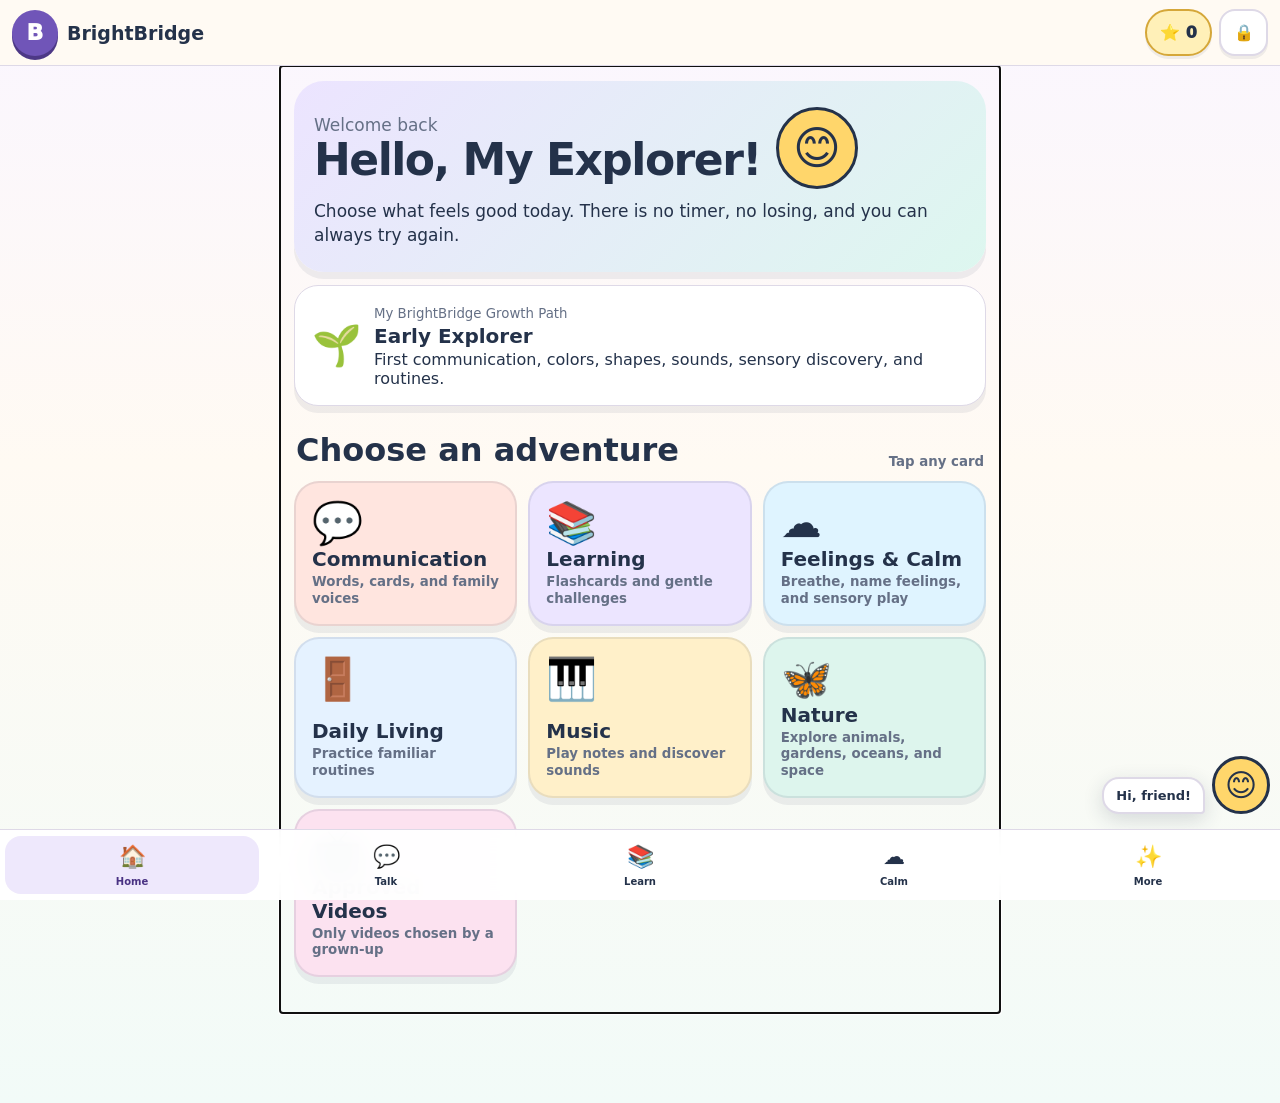
==== mobile/index.html @ 356abc3e "Fix mobile learning preference dropdown layout" ====
<!doctype html>
<html lang="en">
  <head>
    <meta charset="UTF-8">
    <meta name="viewport" content="width=device-width,initial-scale=1,viewport-fit=cover">
    <meta name="theme-color" content="#7055b8">
    <meta name="description" content="BrightBridge mobile communication and learning app for children.">
    <meta name="apple-mobile-web-app-capable" content="yes">
    <meta name="apple-mobile-web-app-status-bar-style" content="default">
    <title>BrightBridge Mobile</title>
    <link rel="manifest" href="../manifest.json">
    <link rel="icon" href="../assets/icons/icon.svg" type="image/svg+xml">
    <link rel="apple-touch-icon" href="../assets/icons/icon.svg">
    <link rel="stylesheet" href="mobile.css?v=33">
  </head>
  <body class="mobile-app">
    <a class="mobile-skip" href="#view">Skip to activity</a>
    <header class="mobile-header">
      <button class="mobile-brand" type="button" data-route="home" aria-label="BrightBridge home">
        <span>B</span><strong>BrightBridge</strong>
      </button>
      <div class="mobile-header-actions">
        <button class="mobile-stars" type="button" data-route="rewards" aria-label="Open rewards">⭐ <span id="header-stars">0</span></button>
        <button class="mobile-parent" type="button" data-route="parent" aria-label="Open Grown-up Area">🔒</button>
      </div>
    </header>

    <main id="view" class="mobile-view" tabindex="-1">
      <section class="mobile-loading"><div>😊</div><h1>BrightBridge</h1><p>Getting your adventures ready…</p></section>
    </main>

    <aside id="pip" class="mobile-pip" aria-live="polite" aria-atomic="true">
      <button type="button" data-action="repeat-pip" aria-label="Repeat Pip's message"><span id="pip-expression">😊</span></button>
      <p id="pip-bubble">Hi, friend!</p>
    </aside>

    <button id="guided-exit" class="mobile-guided-exit" type="button" data-mt-guided-exit hidden>🔒 Exit guided mode</button>

    <nav class="mobile-bottom-nav" aria-label="Main navigation">
      <button type="button" data-route="home"><span>🏠</span><small>Home</small></button>
      <button type="button" data-route="communication"><span>💬</span><small>Talk</small></button>
      <button type="button" data-route="learning"><span>📚</span><small>Learn</small></button>
      <button type="button" data-route="calm"><span>☁️</span><small>Calm</small></button>
      <button type="button" data-route="more"><span>✨</span><small>More</small></button>
    </nav>

    <div id="modal-root"></div>
    <div id="toast-root" class="mobile-toast-root" aria-live="assertive"></div>

    <script src="../js/storage.js?v=29"></script>
    <script src="../js/voice-library.js?v=29"></script>
    <script src="../js/speech.js?v=29"></script>
    <script src="../js/audio.js?v=29"></script>
    <script src="../js/rewards.js?v=29"></script>
    <script src="../js/accessibility.js?v=29"></script>
    <script src="../games/alphabet.js?v=29"></script>
    <script src="../games/numbers.js?v=29"></script>
    <script src="../games/colors.js?v=29"></script>
    <script src="../games/shapes.js?v=29"></script>
    <script src="../games/matching.js?v=29"></script>
    <script src="../games/emotions.js?v=29"></script>
    <script src="../games/music.js?v=29"></script>
    <script src="../games/nature.js?v=29"></script>
    <script src="../games/puzzles.js?v=29"></script>
    <script src="../games/dailylife.js?v=29"></script>
    <script src="../games/socialskills.js?v=29"></script>
    <script src="extra-games.js?v=29"></script>
    <script src="mobile-tools.js?v=29"></script>
    <script src="approved-videos.js?v=29"></script>
    <script src="video-approvals.js?v=29"></script>
    <script src="communication-cards.js?v=31"></script>
    <script src="parent-voices.js?v=31"></script>
    <script src="daily-reports.js?v=32"></script>
    <script src="mobile.js?v=33"></script>
  </body>
</html>
---- mobile/mobile.css ----
:root{--paper:#fffaf3;--surface:#fff;--ink:#24324a;--muted:#657086;--purple:#7055b8;--purple-soft:#eee8fc;--mint:#51b79f;--sun:#ffd66b;--line:#ded9e7;--danger:#a84848;--shadow:0 7px 0 rgba(38,51,76,.07);--motion-speed:1}
*{box-sizing:border-box}
html{min-height:100%;background:var(--paper);color:var(--ink);font-family:"Trebuchet MS","Segoe UI",system-ui,sans-serif;font-size:16px;-webkit-text-size-adjust:100%}
body{min-height:100vh;margin:0;padding:0 0 calc(90px + env(safe-area-inset-bottom));overflow-x:hidden;background:linear-gradient(180deg,#faf6ff,#fffaf3 42%,#f2fbf8)}
button,input,select,textarea{font:inherit}button{color:inherit;-webkit-tap-highlight-color:transparent;touch-action:manipulation}button:focus-visible,input:focus-visible,select:focus-visible,textarea:focus-visible,[contenteditable]:focus-visible{outline:4px solid #f0a932;outline-offset:2px}
.sr-only{position:absolute!important;width:1px!important;height:1px!important;padding:0!important;margin:-1px!important;overflow:hidden!important;clip:rect(0,0,0,0)!important;white-space:nowrap!important;border:0!important}
h1,h2,h3,p{margin-top:0}h1{margin-bottom:8px;font-size:clamp(30px,9vw,44px);line-height:1.02;letter-spacing:-1.5px}h2{font-size:clamp(24px,7vw,32px)}h3{font-size:20px}.muted{color:var(--muted)}[hidden]{display:none!important}
.mobile-skip{position:fixed;z-index:300;top:-80px;left:10px;padding:12px;border-radius:12px;background:var(--ink);color:#fff}.mobile-skip:focus{top:10px}
.mobile-header{position:sticky;z-index:40;top:0;display:flex;min-height:66px;align-items:center;gap:10px;padding:8px 12px;background:rgba(255,250,243,.95);border-bottom:1px solid var(--line);backdrop-filter:blur(14px)}
.mobile-brand{display:flex;min-width:0;align-items:center;gap:9px;margin-right:auto;padding:0;border:0;background:none;font-weight:950}.mobile-brand>span{display:grid;width:46px;height:46px;place-items:center;border-radius:50%;background:var(--purple);box-shadow:0 4px 0 #4d3886;color:#fff;font-size:22px}.mobile-brand strong{overflow:hidden;font-size:19px;text-overflow:ellipsis}
.mobile-header-actions{display:flex;gap:7px}.mobile-stars,.mobile-parent{min-height:47px;border:2px solid var(--line);background:#fff;box-shadow:0 3px 0 rgba(38,51,76,.07);font-weight:950}.mobile-stars{padding:8px 13px;border-color:#d5a739;border-radius:999px;background:#fff0b8}.mobile-parent{width:49px;border-radius:16px}
.mobile-view{width:100%;min-height:70vh;padding:15px 14px 36px}.mobile-view>section{animation:mobile-enter calc(220ms * var(--motion-speed)) ease}.mobile-loading{padding-top:24vh;text-align:center}.mobile-loading>div{font-size:72px}
@keyframes mobile-enter{from{opacity:.1;transform:translateY(7px)}}
.mobile-page-head{display:flex;align-items:flex-start;gap:11px;margin:2px 0 16px}.mobile-page-head button{display:grid;width:50px;height:50px;place-items:center;flex:none;border:0;border-radius:17px;background:var(--purple-soft);font-size:25px}.mobile-page-head h1{margin:0}.mobile-page-head p{margin:3px 0 0;color:var(--muted);font-weight:700;line-height:1.35}
.mobile-hero{padding:24px 20px;border-radius:30px;background:linear-gradient(135deg,#ece4ff,#ddf7ef);box-shadow:var(--shadow)}.mobile-hero-row{display:flex;align-items:center;gap:15px}.mobile-hero-face{display:grid;width:82px;aspect-ratio:1;place-items:center;flex:none;border:3px solid var(--ink);border-radius:50%;background:var(--sun);font-size:46px}.mobile-hero p{margin:8px 0 0;font-size:17px;line-height:1.45}
.mobile-quick-grid{display:grid;grid-template-columns:repeat(2,minmax(0,1fr));gap:8px}.mobile-quick-grid button{display:flex;min-height:118px;flex-direction:column;align-items:flex-start;padding:12px;border:2px solid rgba(36,50,74,.14);border-radius:18px;background:#fff;text-align:left}.mobile-quick-grid button span{font-size:31px}.mobile-quick-grid button strong{margin-top:auto}.mobile-quick-grid button small{margin-top:3px;color:var(--muted);font-weight:750}
.mobile-section-title{display:flex;align-items:end;justify-content:space-between;gap:10px;margin:25px 2px 12px}.mobile-section-title h2{margin:0}.mobile-section-title small{color:var(--muted);font-weight:800}
.mobile-card-grid{display:grid;grid-template-columns:repeat(2,minmax(0,1fr));gap:11px}.mobile-home-card{position:relative;display:flex;min-height:145px;flex-direction:column;align-items:flex-start;padding:16px;overflow:hidden;border:2px solid rgba(38,51,76,.1);border-radius:25px;background:var(--card,#fff);box-shadow:var(--shadow);text-align:left}.mobile-home-card span{font-size:41px}.mobile-home-card strong{margin-top:auto;font-size:20px}.mobile-home-card small{margin-top:3px;color:var(--muted);font-weight:700;line-height:1.25}
.mobile-panel{margin-bottom:13px;padding:17px;border:1px solid var(--line);border-radius:24px;background:var(--surface);box-shadow:var(--shadow)}.mobile-panel h2,.mobile-panel h3{margin-bottom:8px}.mobile-panel p:last-child{margin-bottom:0}
.panel{padding:17px;border:1px solid var(--line);border-radius:24px;background:var(--surface);box-shadow:var(--shadow)}.privacy-note{color:var(--muted);font-size:13px;font-weight:700}.flash-actions{display:flex;flex-wrap:wrap;gap:8px;margin-top:13px}.flash-actions>*{flex:1}.select{width:100%;min-height:48px;padding:8px;border:2px solid var(--line);border-radius:13px;background:var(--surface);color:var(--ink)}
.mobile-category-row{display:flex;gap:8px;margin:0 -14px 14px;padding:2px 14px 7px;overflow-x:auto;scrollbar-width:none}.mobile-chip{min-height:46px;padding:8px 14px;border:2px solid var(--line);border-radius:999px;background:#fff;white-space:nowrap;font-weight:900}.mobile-chip.active{border-color:var(--purple);background:var(--purple-soft);color:#493283}
.mobile-sentence{position:sticky;z-index:15;top:67px;display:grid;grid-template-columns:1fr auto;gap:8px;margin-bottom:13px;padding:10px;border:2px solid var(--purple);border-radius:22px;background:#fff;box-shadow:0 8px 22px rgba(38,51,76,.12)}.mobile-sentence textarea{min-width:0;min-height:57px;resize:none;padding:10px;border:1px solid var(--line);border-radius:14px;background:#fffaf3;font-size:18px;font-weight:800}.mobile-sentence-actions{display:grid;gap:5px}.mobile-sentence-actions button{min-width:58px;border:0;border-radius:13px;background:var(--purple-soft);font-weight:950}.mobile-sentence-actions button:last-child{background:var(--purple);color:#fff}
.mobile-quick-talk{margin:0 0 13px;padding:11px;border:2px solid #d9ae3f;border-radius:21px;background:#fff7d7}.mobile-quick-talk>strong{display:block;margin:0 0 7px 3px;color:#594517;font-size:14px}.mobile-quick-talk>div{display:flex;gap:7px;overflow-x:auto;padding-bottom:3px;scrollbar-width:thin}.mobile-quick-talk button{display:grid;min-width:79px;min-height:67px;place-items:center;padding:7px;border:2px solid #dfc471;border-radius:16px;background:#fff;color:var(--ink);font-size:12px;font-weight:950}.mobile-quick-talk button span{display:block;font-size:24px}
.mobile-aac-grid{display:grid;grid-template-columns:repeat(2,minmax(0,1fr));gap:10px}.mobile-aac-card{position:relative;display:grid;min-width:0;gap:6px;padding:9px;border:2px solid var(--line);border-radius:24px;background:#fff;box-shadow:var(--shadow)}.mobile-aac-say{display:grid;min-height:115px;place-items:center;padding:10px;border:0;border-radius:18px;background:#f9f7fc}.mobile-aac-say .icon{font-size:43px}.mobile-aac-say strong{font-size:17px;overflow-wrap:anywhere}.mobile-favorite{position:absolute;z-index:2;top:8px;right:8px;border:0;background:transparent;font-size:20px}.mobile-voice-actions{display:grid;grid-template-columns:1fr 1fr;gap:5px}.mobile-voice-actions button,.mobile-voice-actions label{display:grid;min-height:43px;place-items:center;padding:6px;border:1px solid var(--line);border-radius:12px;background:var(--purple-soft);font-size:12px;font-weight:950}.mobile-voice-actions button:disabled{opacity:.45}
.mobile-aac-photo{display:block;width:72px;height:72px;border:2px solid var(--line);border-radius:18px;object-fit:cover}.mobile-custom-manager{margin-top:18px;padding-top:16px;border-top:2px solid var(--line)}.mobile-custom-manager>h3{margin-bottom:5px}.mobile-custom-form{display:grid;grid-template-columns:1fr 1fr;gap:9px}.mobile-custom-form label{display:grid;gap:5px;min-width:0;font-size:13px;font-weight:900}.mobile-custom-form label:first-child,.mobile-custom-form label:nth-child(2),.mobile-custom-form .mobile-wide-button{grid-column:1/-1}.mobile-custom-form input{width:100%;min-width:0;min-height:48px;padding:8px 10px;border:2px solid var(--line);border-radius:13px;background:#fff;color:var(--ink)}.mobile-custom-list{display:grid;gap:7px;margin-top:15px}.mobile-custom-row{display:grid;grid-template-columns:45px minmax(0,1fr) auto;align-items:center;gap:8px;padding:8px;border:1px solid var(--line);border-radius:15px;background:#fff}.mobile-custom-row.is-hidden{opacity:.58}.mobile-custom-row small{display:block;color:var(--muted);font-weight:750}.mobile-custom-preview{display:grid;width:44px;height:44px;place-items:center;overflow:hidden;border-radius:12px;background:var(--purple-soft);font-size:24px}.mobile-custom-preview img{width:100%;height:100%;object-fit:cover}.mobile-custom-actions{display:grid;grid-template-columns:repeat(4,34px);gap:3px}.mobile-custom-actions button{min-height:34px;padding:2px;border:0;border-radius:9px;background:var(--purple-soft);font-weight:950}.mobile-custom-actions button:disabled{opacity:.35}
.mobile-voice-banner{display:flex;flex-wrap:wrap;align-items:center;gap:8px;margin-bottom:13px;padding:14px;border:2px solid #8d75d4;border-radius:22px;background:#f2edff}.mobile-voice-banner>div{min-width:190px;flex:1}.mobile-voice-banner strong,.mobile-voice-banner small{display:block}.mobile-voice-banner small{margin-top:3px;color:var(--muted);font-weight:700}.mobile-voice-banner button{min-height:48px;flex:1;padding:9px 12px;border:0;border-radius:15px;background:var(--purple);color:#fff;font-weight:950}
.mobile-recording{display:flex;align-items:center;gap:9px;margin-bottom:13px;padding:13px;border-radius:18px;background:#fff0f0}.mobile-recording span{flex:1;font-weight:850}.mobile-recording button{min-height:47px;padding:9px 14px;border:0;border-radius:14px;background:#b64949;color:#fff;font-weight:950}.recording-light{display:inline-block;width:12px;height:12px;margin-right:5px;border-radius:50%;background:#d63838;animation:pulse 1s infinite}@keyframes pulse{50%{opacity:.35}}
.mobile-button{min-height:52px;padding:11px 17px;border:0;border-radius:17px;background:var(--purple);color:#fff;font-weight:950}.mobile-button.secondary{border:1px solid var(--line);background:var(--purple-soft);color:var(--ink)}.mobile-button.danger{background:#fff0f0;color:var(--danger);border:1px solid #dd9b9b}.mobile-button-row{display:flex;flex-wrap:wrap;gap:8px}.mobile-button-row>*{flex:1}
.mobile-list{display:grid;gap:9px}.mobile-list-card{display:flex;min-height:88px;align-items:center;gap:13px;padding:13px;border:2px solid var(--line);border-radius:21px;background:#fff;text-align:left}.mobile-list-card>span{display:grid;width:56px;height:56px;place-items:center;flex:none;border-radius:17px;background:var(--soft,#eee);font-size:31px}.mobile-list-card>div{min-width:0;flex:1}.mobile-list-card strong,.mobile-list-card small{display:block}.mobile-list-card small{margin-top:4px;color:var(--muted);font-weight:700}
.mobile-flashcard{display:grid;min-height:350px;place-items:center;padding:24px;border:3px solid var(--purple);border-radius:31px;background:linear-gradient(145deg,#fff,#efeaff);text-align:center}.mobile-flash-symbol{font-size:clamp(90px,27vw,145px);font-weight:950}.mobile-flash-word{font-size:40px;font-weight:950}.mobile-flashcard p{font-size:18px}
.mobile-trace-pad{display:block;width:100%;height:230px;border:3px dashed #9a86d1;border-radius:20px;background:repeating-linear-gradient(0deg,#fff,#fff 52px,#ece8f4 53px,#ece8f4 55px);touch-action:none}
.mobile-question{padding:19px;border-radius:25px;background:#ece7fc;text-align:center}.mobile-question .visual{margin:12px 0;font-size:35px;font-weight:900}.mobile-answers{display:grid;gap:10px;margin-top:12px}.mobile-answer{min-height:91px;padding:13px;border:3px solid var(--line);border-radius:22px;background:#fff;font-size:20px;font-weight:950}.mobile-answer span{margin-right:9px;font-size:36px}.mobile-answer.hint{border-color:var(--purple);background:#f2edff}.mobile-answer.tried{opacity:.55}.mobile-success{padding:22px;border:2px solid var(--mint);border-radius:25px;background:#e1f7ef;text-align:center}.mobile-success>div{font-size:60px}
.mobile-feelings{display:grid;grid-template-columns:repeat(2,1fr);gap:10px}.mobile-feeling{min-height:120px;padding:13px;border:2px solid var(--line);border-radius:23px;background:#fff;font-weight:950}.mobile-feeling span{display:block;font-size:47px}
.mobile-sensory{position:relative;height:330px;overflow:hidden;border:3px solid #8cc7df;border-radius:28px;background:linear-gradient(#cdeeff,#f4fcff);touch-action:none}.mobile-sensory>p{position:absolute;z-index:1;top:12px;right:14px;left:14px;color:#38576a;font-weight:900;text-align:center;pointer-events:none}.mobile-sensory.mode-stars,.mobile-sensory.mode-fireflies{border-color:#5c598d;background:linear-gradient(#29294d,#504a7b)}.mobile-sensory.mode-ocean{background:linear-gradient(#bcecff 0 45%,#66bed8 45%,#2e87ae)}.mobile-sensory.mode-leaves{background:linear-gradient(#dff4ff,#e8f3d5)}.mobile-sensory.mode-snow{background:linear-gradient(#b9ddf2,#f7fbff)}.mobile-sensory.mode-rainbow,.mobile-sensory.mode-paint{background:#fff8ed}.mobile-bubble{position:absolute;display:grid;place-items:center;border:3px solid rgba(255,255,255,.8);border-radius:50%;background:radial-gradient(circle at 32% 28%,#fff,rgba(105,190,226,.55) 25%,rgba(112,85,184,.23));font-size:30px;pointer-events:none;animation:sensory-float 1.8s ease-out forwards}.sensory-rainbow,.sensory-paint{border:0;filter:blur(1px)}.sensory-water{border:5px solid rgba(255,255,255,.85);background:transparent}.sensory-stars,.sensory-fireflies{border:0;background:transparent;filter:drop-shadow(0 0 8px #fff9a6)}.sensory-leaves,.sensory-snow,.sensory-balloons,.sensory-ocean{border:0;background:transparent}@keyframes sensory-float{to{transform:translateY(-70px) scale(1.18);opacity:0}}
.pip-breathing{text-align:center}.pip-breathing h3{margin:8px 0;color:var(--purple)}.pip-cloud{position:relative;z-index:0;width:190px;height:92px;margin:48px auto 34px;border:3px solid #6faec9;border-radius:55px;background:linear-gradient(180deg,#fff,#dff4ff);box-shadow:0 9px 0 rgba(78,144,174,.14);animation:pip-breathe 6s ease-in-out infinite}.pip-cloud::before,.pip-cloud::after{position:absolute;z-index:-1;content:"";border:3px solid #6faec9;background:linear-gradient(180deg,#fff,#dff4ff)}.pip-cloud::before{width:86px;height:86px;left:24px;top:-48px;border-radius:50%}.pip-cloud::after{width:105px;height:105px;right:18px;top:-58px;border-radius:50%}.pip-cloud-eye{position:absolute;z-index:2;top:35px;width:9px;height:12px;border-radius:50%;background:var(--ink)}.pip-cloud-eye.left{left:68px}.pip-cloud-eye.right{right:68px}.pip-cloud-smile{position:absolute;z-index:2;left:50%;top:50px;width:29px;height:15px;transform:translateX(-50%);border-bottom:4px solid var(--ink);border-radius:0 0 22px 22px}@keyframes pip-breathe{0%,100%{transform:scale(.82)}50%{transform:scale(1.08)}}body.reduced-motion .pip-cloud{animation:none}
.mobile-music-grid{display:grid;grid-template-columns:repeat(3,1fr);gap:10px}.mobile-note{display:grid;aspect-ratio:1;place-items:center;border:0;border-radius:50%;background:var(--note,#8d75d4);box-shadow:0 7px 0 color-mix(in srgb,var(--note,#8d75d4) 65%,#000);color:#fff;font-size:26px;font-weight:950}.mobile-note:active{transform:translateY(5px);box-shadow:0 2px 0 rgba(0,0,0,.25)}
.mobile-routine-list{display:grid;gap:9px}.mobile-routine-step{display:grid;grid-template-columns:45px 1fr auto;align-items:center;gap:10px;padding:12px;border:2px solid var(--line);border-radius:20px;background:#fff;text-align:left}.mobile-routine-step.done{border-color:var(--mint);background:#e4f7f0}.mobile-step-number{display:grid;width:43px;height:43px;place-items:center;border-radius:50%;background:var(--purple-soft);font-weight:950}
.mobile-garden{position:relative;min-height:245px;padding:19px;overflow:hidden;border-radius:28px;background:linear-gradient(#d7f1ff 0 58%,#b9de91 58%)}.mobile-garden-items{position:absolute;right:12px;bottom:16px;left:12px;display:flex;align-items:end;justify-content:space-around;font-size:45px}.mobile-stats{display:grid;grid-template-columns:repeat(2,1fr);gap:9px}.mobile-stat{padding:15px;border-radius:20px;background:#fff;box-shadow:var(--shadow)}.mobile-stat strong{display:block;font-size:27px}.mobile-stat span{color:var(--muted);font-weight:800}
.mobile-sticker-row{display:flex;flex-wrap:wrap;gap:8px;margin-bottom:18px}.mobile-sticker-row span{display:grid;width:58px;height:58px;place-items:center;border:2px solid #e1bd51;border-radius:18px;background:#fff3c7;font-size:34px}
.mobile-video-notice{display:flex;align-items:center;gap:11px;margin-bottom:13px;padding:13px;border:2px solid #69a991;border-radius:20px;background:#e8f8f2}.mobile-video-notice>span{font-size:34px}.mobile-video-notice strong,.mobile-video-notice small{display:block}.mobile-video-notice small{margin-top:3px;color:var(--muted);font-weight:750}.mobile-video-categories{display:grid;grid-template-columns:repeat(2,minmax(0,1fr));gap:9px;margin-bottom:18px}.mobile-video-categories button{display:grid;min-height:105px;place-items:center;padding:11px;border:2px solid var(--line);border-radius:21px;background:var(--video-category,#fff);color:var(--ink);text-align:center}.mobile-video-categories button.active{border-color:var(--purple);box-shadow:0 0 0 2px var(--purple)}.mobile-video-categories button span{font-size:34px}.mobile-video-categories button strong{font-size:15px}.mobile-video-grid{display:grid;gap:13px}.mobile-video-card{overflow:hidden;border:2px solid var(--line);border-radius:25px;background:#fff;box-shadow:var(--shadow)}.mobile-video-card.is-disabled{border-style:dashed;opacity:.72}.mobile-video-thumb{position:relative;display:grid;aspect-ratio:16/9;min-height:180px;place-items:center;overflow:hidden;background:linear-gradient(135deg,#e9e2ff,#dff4ff)}.mobile-video-thumb>img{display:block;width:100%;height:100%;object-fit:cover}.mobile-video-thumb>span{font-size:60px}.mobile-approved-badge{position:absolute;right:9px;bottom:9px;padding:6px 9px;border-radius:999px;background:rgba(28,74,61,.94);color:#fff;font-size:11px;font-weight:950}.mobile-video-copy{padding:14px}.mobile-video-copy h3{margin-bottom:6px;font-size:21px}.mobile-video-copy p{margin-bottom:9px;color:var(--muted);font-weight:700;line-height:1.4}.mobile-video-meta{display:flex;flex-wrap:wrap;gap:6px}.mobile-video-meta span{padding:5px 8px;border-radius:999px;background:var(--purple-soft);font-size:11px;font-weight:850}.mobile-video-meta .has-warning{background:#fff0c9;color:#6b4b00}.mobile-video-play{width:calc(100% - 28px);min-height:54px;margin:0 14px 14px;border:0;border-radius:16px;background:var(--purple);color:#fff;font-size:17px;font-weight:950}.mobile-sensory-warning{display:grid;gap:3px;margin:10px 0 0;padding:10px;border:2px solid #d8a43b;border-radius:14px;background:#fff3cd;color:#59400d}.mobile-sensory-warning span{font-weight:750}.mobile-video-empty{padding:28px 17px;border:2px dashed var(--line);border-radius:24px;background:#fff;text-align:center}.mobile-video-empty>span{font-size:50px}.mobile-video-player{position:relative;height:clamp(220px,56vw,390px);min-height:220px;margin:13px 0;overflow:hidden;border:2px solid var(--line);border-radius:18px;background:#172033}.mobile-video-player iframe{display:block;width:100%;height:100%;border:0}.mobile-video-loading{position:absolute;z-index:2;inset:0;display:grid;margin:0;place-items:center;padding:20px;background:#172033;color:#fff;font-weight:900;text-align:center;pointer-events:none}.mobile-video-error{display:grid;height:100%;place-items:center;align-content:center;padding:20px;background:#fff7ed;text-align:center}.mobile-video-error span{font-size:47px}.mobile-video-error h3{margin:8px 0 4px}.mobile-video-error p{margin:0}.mobile-video-privacy{color:var(--muted);font-size:12px;font-weight:750}.mobile-video-manager-form>label{display:grid;gap:5px;margin:11px 0;font-weight:900}.mobile-video-manager-form input:not([type="checkbox"]),.mobile-video-manager-form select,.mobile-video-manager-form textarea{width:100%;min-height:49px;padding:9px 10px;border:2px solid var(--line);border-radius:14px;background:#fff;color:var(--ink)}.mobile-video-manager-form textarea{min-height:82px;resize:vertical}.mobile-video-check{grid-template-columns:28px 1fr!important;align-items:start}.mobile-video-check input{width:26px;height:26px;accent-color:var(--purple)}.mobile-video-manage-actions{display:grid;grid-template-columns:repeat(2,1fr);gap:6px;padding:0 14px 14px}.mobile-video-manage-actions button{min-height:45px;border:1px solid var(--line);border-radius:13px;background:var(--purple-soft);font-weight:900}.mobile-video-manage-actions button.danger{background:#fff0f0;color:var(--danger)}.mobile-video-manage-actions button:disabled{opacity:.4}.mobile-video-manager-note{margin:13px 0;padding:13px;border:2px solid #d8a43b;border-radius:18px;background:#fff5d9}.mobile-video-manager-note p{margin:4px 0 0;font-weight:700}
.mobile-adult-gate{text-align:center}.mobile-adult-gate>span{font-size:58px}.mobile-caregiver-login>label,.mobile-video-request-form>label,.mobile-approval-settings>label,.mobile-modal-field{display:grid;gap:5px;margin:11px 0;font-weight:900}.mobile-caregiver-login input,.mobile-caregiver-login select,.mobile-video-request-form input,.mobile-video-request-form select,.mobile-video-request-form textarea,.mobile-approval-settings input,.mobile-modal-field input,.mobile-modal-field select,.mobile-modal-field textarea{width:100%;min-height:49px;padding:9px 10px;border:2px solid var(--line);border-radius:14px;background:#fff;color:var(--ink)}.mobile-video-request-form textarea,.mobile-modal-field textarea{min-height:82px;resize:vertical}.mobile-request-list{display:grid;gap:12px}.mobile-request-card,.mobile-parent-request{overflow:hidden;border:2px solid var(--line);border-radius:23px;background:#fff;box-shadow:var(--shadow)}.mobile-request-card{padding:14px}.mobile-request-head{display:flex;align-items:center;gap:10px}.mobile-request-head>span{font-size:31px}.mobile-request-head strong,.mobile-request-head small{display:block}.mobile-request-head small{margin-top:3px;color:var(--muted);font-weight:750}.mobile-request-result{margin:11px 0 0;padding:10px;border-radius:13px;font-weight:850}.mobile-request-result.success{background:#e8f8f2}.mobile-request-result.danger{background:#fff0f0}.mobile-request-result.warning{background:#fff3cd}.mobile-request-actions{display:flex;flex-wrap:wrap;gap:6px;margin-top:12px}.mobile-request-actions button{min-height:45px;flex:1;padding:8px;border:1px solid var(--line);border-radius:13px;background:var(--purple-soft);font-weight:900}.mobile-request-actions button.approve{background:#ddf5ed;color:#174b3d}.mobile-request-actions button.danger{background:#fff0f0;color:var(--danger)}.mobile-parent-request-copy{padding:14px}.mobile-parent-request-copy h2{margin:8px 0}.mobile-parent-request-copy dl{display:grid;grid-template-columns:minmax(90px,.7fr) minmax(0,1.3fr);gap:6px 10px;margin:12px 0}.mobile-parent-request-copy dt{color:var(--muted);font-weight:850}.mobile-parent-request-copy dd{margin:0;font-weight:750;overflow-wrap:anywhere}.mobile-status-pill{display:inline-block;padding:6px 10px;border-radius:999px;background:var(--purple-soft);font-size:12px;font-weight:950}.mobile-demo-badge{position:absolute;top:9px;left:9px;padding:6px 9px;border-radius:999px;background:#713a00;color:#fff;font-size:11px;font-weight:950}.mobile-audit-history{margin-top:12px;padding:10px;border:1px solid var(--line);border-radius:14px}.mobile-audit-history summary{cursor:pointer;font-weight:900}.mobile-audit-history p{margin:9px 0 0;padding-top:8px;border-top:1px solid var(--line)}.mobile-audit-history small{display:block;color:var(--muted)}.mobile-approval-confirmations,.mobile-child-assignment{display:grid;gap:8px;margin:12px 0;padding:12px;border:2px solid var(--line);border-radius:16px}.mobile-approval-confirmations label,.mobile-child-assignment label{display:grid;grid-template-columns:27px 1fr;align-items:start;gap:8px;font-weight:800}.mobile-approval-confirmations input,.mobile-child-assignment input{width:25px;height:25px;accent-color:var(--purple)}.mobile-child-assignment legend{padding:0 7px;font-weight:950}
.mobile-setting-group{margin-bottom:13px;overflow:hidden;border:1px solid var(--line);border-radius:23px;background:#fff}.mobile-setting-group>h3{margin:0;padding:14px 16px;background:var(--purple-soft)}.mobile-setting-row{display:flex;align-items:center;gap:10px;padding:14px 16px;border-top:1px solid var(--line)}.mobile-setting-row>span{min-width:0;flex:1}.mobile-setting-row strong,.mobile-setting-row small{display:block}.mobile-setting-row small{margin-top:3px;color:var(--muted);font-weight:700}.mobile-setting-row input:not([type="checkbox"]):not([type="range"]),.mobile-setting-row select,.mobile-setting-row textarea{width:100%;min-height:48px;padding:8px;border:2px solid var(--line);border-radius:13px;background:#fff}.mobile-setting-row input[type="checkbox"]{width:28px;height:28px;flex:none;accent-color:var(--purple)}.mobile-range-row{flex-direction:column;align-items:stretch;gap:12px}.mobile-range-row input[type="range"]{width:100%;min-height:34px;margin:0;accent-color:var(--purple)}.mobile-switch{width:59px;height:35px;flex:none;padding:4px;border:0;border-radius:999px;background:#aaa}.mobile-switch i{display:block;width:27px;height:27px;border-radius:50%;background:#fff}.mobile-switch.on{background:var(--purple)}.mobile-switch.on i{transform:translateX(24px)}
.mobile-learning-preferences .mobile-setting-row{flex-direction:column;align-items:stretch;gap:8px}.mobile-learning-preferences .mobile-setting-row>span{width:100%}.mobile-learning-preferences select{display:block;max-width:100%;font-size:16px}
.mobile-profile-summary{display:flex;align-items:center;gap:13px;margin:13px 0;padding:15px;border:2px solid var(--purple);border-radius:22px;background:linear-gradient(135deg,#fff,#f0eaff)}.mobile-profile-summary>span{display:grid;width:58px;height:58px;place-items:center;flex:none;border-radius:18px;background:var(--purple-soft);font-size:34px}.mobile-profile-summary small{color:var(--muted);font-weight:800}.mobile-profile-summary h2{margin:2px 0 0}.mobile-profile-editor .mobile-setting-row{flex-direction:column;align-items:stretch;gap:8px}.mobile-profile-editor .mobile-setting-row>span{width:100%}.mobile-profile-actions{display:grid;grid-template-columns:1fr;gap:9px}.mobile-profile-actions button{display:grid;grid-template-columns:auto 1fr;gap:2px 9px;align-items:center;text-align:left}.mobile-profile-actions button>span{grid-row:1/3;font-size:28px}.mobile-profile-actions button>small{color:inherit;font-weight:700;opacity:.8}.mobile-parent-actions{display:grid;grid-template-columns:1fr 1fr;gap:8px}.mobile-parent-actions button{min-width:0;padding:10px;font-size:14px}.mobile-parent-actions .danger:last-child{grid-column:1/-1}
.mobile-profile-emergency{margin:0;border-top:1px solid var(--line);padding:13px 16px}.mobile-profile-emergency summary{cursor:pointer;font-weight:950}.mobile-profile-emergency label{display:grid;gap:5px;margin-top:11px;font-weight:850}.mobile-profile-emergency input,.mobile-profile-emergency textarea{width:100%;min-height:48px;padding:8px;border:2px solid var(--line);border-radius:13px;background:#fff;color:var(--ink)}.mobile-profile-emergency textarea{min-height:72px;resize:vertical}.mobile-profile-emergency>small{display:block;margin-top:10px;color:var(--muted);font-weight:700}

.mobile-memory-button small{display:block;margin-top:.25rem;color:var(--muted);font-size:.78rem;font-weight:700}
body.feature-disabled-communication [data-route="communication"],
body.feature-disabled-learning [data-route="learning"],
body.feature-disabled-sensory [data-route="calm"],
body.feature-disabled-music [data-route="music"],
body.feature-disabled-nature [data-route="nature"],
body.feature-disabled-rewards [data-route="rewards"]{display:none!important}
.setting-group{margin-bottom:13px;overflow:hidden;border:1px solid var(--line);border-radius:23px;background:var(--surface)}.setting-group>h3{margin:0;padding:14px 16px;background:var(--purple-soft)}.setting-row{display:flex;align-items:center;gap:10px;padding:14px 16px;border-top:1px solid var(--line)}.setting-row>span{min-width:0;flex:1}.setting-row strong,.setting-row small{display:block}.setting-row small{color:var(--muted)}.switch{width:59px;height:35px;margin-left:auto;flex:none;padding:4px;border:0;border-radius:999px;background:#aaa}.switch i{display:block;width:27px;height:27px;border-radius:50%;background:#fff}.switch.on{background:var(--purple)}.switch.on i{transform:translateX(24px)}.range{width:100%}
.mobile-memory-grid{display:grid;grid-template-columns:repeat(2,1fr);gap:9px}.mobile-memory-button{min-height:118px;padding:13px;border:2px solid var(--line);border-radius:21px;background:#fff;text-align:center;font-weight:950}.mobile-memory-button span{display:block;margin-bottom:5px;font-size:37px}
.mobile-tool-form{display:grid;grid-template-columns:auto minmax(0,1fr);gap:8px}.mobile-tool-form .mobile-button{grid-column:1/-1}.mobile-tool-form input,.mobile-tool-form select,.mobile-tool-label input,.mobile-tool-label select{width:100%;min-width:0;min-height:50px;padding:9px 11px;border:2px solid var(--line);border-radius:14px;background:#fff;color:var(--ink)}.mobile-tool-label{display:grid;gap:5px;margin:13px 0;color:var(--ink);font-weight:900}.mobile-step-check{display:grid;width:56px;height:56px;place-items:center;flex:none;border:0;border-radius:17px;background:var(--purple-soft);font-size:27px}.mobile-list-card.done{border-color:var(--mint);background:#e8f8f2}.mobile-mini-actions{display:grid;grid-template-columns:repeat(3,35px);gap:3px}.mobile-mini-actions button,.mobile-photo-card button{min-height:35px;border:0;border-radius:10px;background:var(--purple-soft);font-weight:950}.mobile-first-then{display:grid;grid-template-columns:1fr auto 1fr;align-items:center;gap:8px}.mobile-first-then>button{display:grid;min-height:170px;place-items:center;padding:15px;border:3px solid var(--purple);border-radius:25px;background:#fff;text-align:center}.mobile-first-then strong,.mobile-first-then small{display:block}.mobile-first-then>span{font-size:30px;font-weight:950}.mobile-wide-button{width:100%;margin-top:12px}.mobile-wide-button:disabled{opacity:.45}.mobile-choice-launch{display:grid;grid-template-columns:repeat(2,minmax(0,1fr));gap:10px}.mobile-choice-launch button{min-height:150px;border:3px solid var(--purple);border-radius:24px;background:#fff;font-size:45px}.mobile-choice-launch strong{display:block;margin-top:8px;font-size:20px}.mobile-photo-grid{display:grid;grid-template-columns:repeat(2,minmax(0,1fr));gap:10px}.mobile-photo-card{overflow:hidden;border:2px solid var(--line);border-radius:21px;background:#fff}.mobile-photo-card img{display:block;width:100%;aspect-ratio:1;object-fit:cover}.mobile-photo-card strong{display:block;padding:10px;text-align:center}.mobile-photo-card div{display:grid;grid-template-columns:1fr 1fr;gap:5px;padding:0 8px 8px}.mobile-coverage{height:17px;overflow:hidden;border-radius:999px;background:#e7e2ed}.mobile-coverage i{display:block;width:0;height:100%;border-radius:inherit;background:linear-gradient(90deg,var(--purple),var(--mint));transition:width .3s}.mobile-coverage-item{display:grid;grid-template-columns:auto 1fr;gap:2px 9px;padding:9px;border-bottom:1px solid var(--line)}.mobile-coverage-item small{grid-column:2;color:var(--muted)}.mobile-guided-exit{position:fixed;z-index:90;top:calc(8px + env(safe-area-inset-top));right:10px;min-height:48px;padding:9px 14px;border:2px solid var(--ink);border-radius:16px;background:#fff0b8;font-weight:950}.mobile-guided .mobile-header,.mobile-guided .mobile-bottom-nav,.mobile-guided .mobile-pip{display:none}.mobile-guided .mobile-view{padding-top:72px;padding-bottom:24px}
.mobile-tag-row{display:flex;flex-wrap:wrap;gap:5px;margin:9px 0}.mobile-tag-row span{padding:5px 9px;border-radius:999px;background:var(--purple-soft);font-size:12px;font-weight:850}.mobile-comparison-grid{display:grid;grid-template-columns:1fr;gap:10px}.mobile-rich-toolbar{display:flex;gap:6px;margin-top:13px}.mobile-rich-toolbar button{min-width:48px;min-height:42px;border:1px solid var(--line);border-radius:11px;background:var(--purple-soft)}.mobile-rich-editor{min-height:170px;margin-bottom:12px;padding:12px;border:2px solid var(--line);border-radius:14px;background:#fff}.mobile-rich-editor:empty::before{content:attr(data-placeholder);color:var(--muted)}.mobile-letter-photo,.mobile-slide-photo{display:block;width:100%;max-height:340px;object-fit:cover;border-radius:17px}.mobile-letter-body{line-height:1.55}.mobile-celebration{padding:26px 18px;border:3px solid #dbac35;border-radius:28px;background:linear-gradient(145deg,#fff4c9,#f2eaff);text-align:center}.mobile-celebration>div{font-size:45px}.mobile-slide{min-height:430px;padding:25px 10px;text-align:center;animation:mobile-enter .35s ease}.mobile-slide>div{font-size:80px}.mobile-slide h1{margin-top:14px}.mobile-slide time{color:var(--muted);font-weight:800}
.mobile-select-memory{display:flex;align-items:center;gap:7px;margin-bottom:9px;font-weight:850}.mobile-select-memory input{width:24px;height:24px;accent-color:var(--purple)}
.mobile-birthday-banner{width:100%;margin-bottom:13px;padding:18px;border:3px solid #d9aa30;border-radius:22px;background:#fff1b8;font-size:20px;font-weight:950}
body[data-growth-stage="growing-learner"]{--purple:#5d68bd;--purple-soft:#e8ebff}body[data-growth-stage="independent-communicator"]{--purple:#356f84;--purple-soft:#e1f2f5}body[data-growth-stage="teen-young-adult"]{--purple:#4c5871;--purple-soft:#e8ebf0}body[data-growth-stage="independent-communicator"] .mobile-home-card span,body[data-growth-stage="teen-young-adult"] .mobile-home-card span{font-size:34px}body[data-growth-stage="teen-young-adult"] .mobile-view{font-family:"Segoe UI",system-ui,sans-serif}
.mobile-pip{position:fixed;z-index:45;right:10px;bottom:calc(86px + env(safe-area-inset-bottom));display:flex;max-width:calc(100% - 20px);align-items:end;gap:7px;pointer-events:none}.mobile-pip>button{display:grid;width:58px;height:58px;place-items:center;order:2;flex:none;border:3px solid var(--ink);border-radius:50%;background:var(--sun);font-size:31px;pointer-events:auto}.mobile-pip p{max-width:230px;margin:0;padding:9px 12px;border:2px solid var(--line);border-radius:17px 17px 4px 17px;background:#fff;box-shadow:0 6px 20px rgba(38,51,76,.16);font-size:13px;font-weight:850;pointer-events:auto}
.mobile-bottom-nav{position:fixed;z-index:50;right:0;bottom:0;left:0;display:grid;grid-template-columns:repeat(5,1fr);padding:6px 5px calc(6px + env(safe-area-inset-bottom));border-top:1px solid var(--line);background:rgba(255,255,255,.97);backdrop-filter:blur(15px)}.mobile-bottom-nav button{display:grid;min-width:0;min-height:58px;place-items:center;padding:4px;border:0;border-radius:16px;background:transparent}.mobile-bottom-nav button span{font-size:22px}.mobile-bottom-nav button small{font-size:10px;font-weight:900}.mobile-bottom-nav button.active{background:var(--purple-soft);color:#493283}
.mobile-modal-overlay,.modal-overlay{position:fixed;z-index:100;inset:0;display:grid;place-items:end center;padding:14px;background:rgba(27,31,45,.58);backdrop-filter:blur(4px)}.mobile-modal,.modal{width:100%;max-height:88vh;padding:20px;overflow:auto;border-radius:29px 29px 20px 20px;background:var(--paper);box-shadow:0 -10px 50px rgba(0,0,0,.25)}.mobile-modal-head,.modal-head{display:flex;align-items:center;gap:10px}.mobile-modal-head h2,.modal-head h2{margin-right:auto}.mobile-close,.close-button{display:grid;width:50px;height:50px;place-items:center;flex:none;border:0;border-radius:16px;background:var(--purple-soft);font-size:25px}.pin-entry{display:block;width:100%;min-height:58px;padding:10px;border:3px solid var(--purple);border-radius:18px;background:#fff;font-size:30px;font-weight:950;letter-spacing:13px;text-align:center}.pin-dots{display:block!important;margin:9px 0 13px;color:var(--purple);font-size:23px;font-weight:950;letter-spacing:4px;text-align:center}.pin-keypad{display:grid!important;grid-template-columns:repeat(3,1fr);gap:7px}.pin-keypad button{min-height:56px;border:2px solid var(--line);border-radius:15px;background:#fff;font-size:21px;font-weight:950}.pin-continue{width:100%;margin-top:10px}
.mobile-toast-root{position:fixed;z-index:140;right:12px;bottom:calc(91px + env(safe-area-inset-bottom));left:12px;display:grid;place-items:center;pointer-events:none}.mobile-toast{max-width:100%;padding:12px 16px;border-radius:18px;background:var(--ink);box-shadow:0 7px 24px rgba(0,0,0,.2);color:#fff;font-weight:850;text-align:center}
.voice-list{display:grid;gap:7px;margin-top:10px}.voice-row{display:grid;grid-template-columns:auto 1fr auto auto;align-items:center;gap:7px;padding:9px;border:1px solid var(--line);border-radius:15px;background:#fff}.voice-row strong,.voice-row small{min-width:0}.voice-row small{display:none}.compact-button{min-width:43px;min-height:43px;padding:7px;border:0;border-radius:13px;background:var(--purple-soft);font-weight:900}.primary-button,.secondary-button,.danger-button{min-height:52px;padding:11px 16px;border:0;border-radius:17px;font-weight:950}.primary-button{background:var(--purple);color:#fff}.secondary-button{background:var(--purple-soft)}.danger-button{background:#fff0f0;color:var(--danger)}
.memory-page{padding-bottom:5px}.memory-tabs{position:sticky;z-index:10;top:66px;margin-right:-14px;margin-left:-14px;border-radius:0}.memory-page .page-head{display:flex;align-items:flex-start;gap:11px}.memory-page .back-button{width:50px;height:50px;flex:none;border:0;border-radius:17px;background:var(--purple-soft);font-size:25px}.memory-page .page-head-copy h1{margin:0;font-size:31px}.memory-page .page-head-copy p{color:var(--muted);font-weight:700}.memory-card-grid,.comparison-grid,.stage-grid,.form-grid,.letter-grid{grid-template-columns:1fr!important}.parent-memory-grid{grid-template-columns:1fr 1fr!important}.memory-toolbar{grid-template-columns:1fr!important}.memory-toolbar .search-field{grid-column:auto!important}.journey-summary{grid-template-columns:repeat(2,1fr)!important}.feature-toggle-grid,.celebration-list{grid-template-columns:1fr!important}
body.dark{--paper:#171a22;--surface:#222733;--ink:#f4f1ff;--muted:#c2bed0;--line:#464b5b;--purple-soft:#39304f;background:#171a22}body.dark .mobile-header,body.dark .mobile-bottom-nav{background:rgba(27,30,40,.97)}body.dark input,body.dark select,body.dark textarea,body.dark button{color:var(--ink)}body.high-contrast button,body.high-contrast .mobile-panel{border-color:currentColor!important}body.large-text{font-size:19px}body.reduced-motion *,body.reduced-motion *::before,body.reduced-motion *::after{animation:none!important;scroll-behavior:auto!important}
body.color-friendly .mobile-home-card,body.color-friendly .mobile-panel{border-style:double;border-width:4px}body.simple-mode .mobile-home-card small,body.simple-mode .mobile-section-title small,body.simple-mode .mobile-pip{display:none}body.simple-mode .mobile-home-card{min-height:125px}
@media(max-width:380px){.mobile-custom-form{grid-template-columns:1fr}.mobile-custom-form label{grid-column:1/-1}.mobile-custom-row{grid-template-columns:45px minmax(0,1fr)}.mobile-custom-actions{grid-column:1/-1;justify-content:end}.mobile-quick-talk button{min-width:72px}.mobile-video-categories{grid-template-columns:1fr}.mobile-video-categories button{min-height:86px}.mobile-video-thumb{min-height:150px}.mobile-parent-request-copy dl{grid-template-columns:1fr;gap:2px}.mobile-parent-request-copy dd{margin-bottom:8px}}
@media(min-width:600px){.mobile-view{max-width:720px;margin:auto}.mobile-card-grid{grid-template-columns:repeat(3,1fr)}.mobile-aac-grid{grid-template-columns:repeat(3,1fr)}.mobile-video-grid{grid-template-columns:repeat(2,minmax(0,1fr))}.mobile-video-manager-form,.mobile-video-manager-note{grid-column:1/-1}.mobile-modal,.modal{width:min(620px,100%)}}

.mobile-parent-voice-grid,.mobile-parent-voice-list{display:grid;gap:10px}.mobile-parent-voice-card{display:grid;grid-template-columns:48px minmax(0,1fr) auto;align-items:center;gap:9px;padding:12px;border:2px solid var(--line);border-radius:20px;background:#fff;box-shadow:var(--shadow)}.mobile-parent-voice-card>span{display:grid;width:46px;height:46px;place-items:center;border-radius:15px;background:var(--purple-soft);font-size:25px}.mobile-parent-voice-card>div{min-width:0}.mobile-parent-voice-card strong,.mobile-parent-voice-card small{display:block}.mobile-parent-voice-card small{margin-top:3px;color:var(--muted);font-size:12px;font-weight:750}.mobile-parent-voice-card>.mobile-button{min-height:44px;padding:8px 11px}.mobile-parent-voice-card>.compact-button{grid-column:auto}.mobile-parent-recorder-actions{display:grid;grid-template-columns:repeat(2,minmax(0,1fr));gap:8px;margin:14px 0}.mobile-parent-recorder-actions .mobile-button,.mobile-parent-recorder-actions label{display:grid;min-height:50px;place-items:center;margin:0;text-align:center}.mobile-parent-recorder-actions .disabled{opacity:.45;pointer-events:none}.mobile-recording-status{min-height:58px;padding:14px;border:2px solid var(--purple);border-radius:17px;background:var(--purple-soft);font-weight:900;text-align:center}.compact-button.danger{background:#fff0f0;color:var(--danger)}
.mobile-parent-voice-filters{display:grid;grid-template-columns:1fr;gap:8px;margin:12px 0}.mobile-parent-voice-filters label{display:grid;gap:5px;font-weight:900}.mobile-parent-voice-filters select{width:100%;min-height:49px;padding:9px 10px;border:2px solid var(--line);border-radius:14px;background:#fff;color:var(--ink)}
@media(max-width:430px){.mobile-parent-voice-card{grid-template-columns:44px minmax(0,1fr) auto}.mobile-parent-voice-card>.mobile-button{grid-column:2/-1;width:100%}.mobile-parent-voice-list .mobile-parent-voice-card{grid-template-columns:44px minmax(0,1fr) repeat(3,42px)}.mobile-parent-voice-list .mobile-parent-voice-card>div{grid-column:2/-1}.mobile-parent-recorder-actions{grid-template-columns:1fr 1fr}}
@media(min-width:600px){.mobile-parent-voice-filters{grid-template-columns:repeat(3,1fr)}}

.mobile-report-toolbar{display:grid;grid-template-columns:1fr;gap:9px;margin-bottom:13px;padding:14px;border:1px solid var(--line);border-radius:22px;background:var(--surface);box-shadow:var(--shadow)}
.mobile-report-toolbar label{display:grid;gap:5px;font-weight:900}
.mobile-report-toolbar input,.mobile-report-toolbar select{width:100%;min-width:0;min-height:49px;padding:9px 11px;border:2px solid var(--line);border-radius:14px;background:#fff;color:var(--ink)}
.mobile-report-export-bar,.mobile-report-actions{display:flex;flex-wrap:wrap;gap:8px;margin:12px 0}
.mobile-report-export-bar>*,.mobile-report-actions>*{flex:1 1 145px}
.mobile-report-history{display:grid;gap:14px;margin:14px 0}
.mobile-daily-report{padding:17px;border:2px solid var(--line);border-radius:25px;background:var(--surface);box-shadow:var(--shadow)}
.mobile-daily-report.is-reviewed{border-color:var(--mint)}
.mobile-report-heading{display:flex;align-items:flex-start;justify-content:space-between;gap:10px}
.mobile-report-heading small{display:block;color:var(--muted);font-weight:850}
.mobile-report-heading h2{margin:3px 0 10px;font-size:clamp(23px,6.5vw,30px)}
.mobile-report-heading>span{flex:none;padding:6px 9px;border-radius:999px;background:var(--purple-soft);font-size:12px;font-weight:950}
.mobile-report-summary,.mobile-report-empty{margin:5px 0 13px;padding:12px;border-radius:15px;background:#f5f1fb;font-weight:800;line-height:1.45}
.mobile-report-empty{color:var(--muted)}
.mobile-report-totals{display:grid;grid-template-columns:repeat(2,minmax(0,1fr));gap:8px;margin:10px 0 14px}
.mobile-report-totals>div{display:grid;min-height:82px;place-items:center;padding:9px;border:1px solid var(--line);border-radius:16px;background:#fff;text-align:center}
.mobile-report-totals strong{font-size:25px}
.mobile-report-totals span{color:var(--muted);font-size:12px;font-weight:850}
.mobile-daily-report details{margin:9px 0;padding:11px;border:1px solid var(--line);border-radius:15px;background:#fff}
.mobile-daily-report summary{min-height:38px;cursor:pointer;font-weight:950}
.mobile-daily-report details h3{margin:12px 0 6px;font-size:17px}
.mobile-daily-report li{margin-bottom:7px}
.mobile-daily-report li button{display:block;min-height:40px;margin-top:4px;padding:7px 10px;border:1px solid var(--line);border-radius:11px;background:var(--purple-soft);font-size:12px;font-weight:900}
.mobile-report-readable-list p{margin-bottom:7px}
.mobile-report-notes p{padding:9px;border-radius:12px;background:var(--purple-soft)}
.mobile-report-notes small{display:block;margin-top:4px;color:var(--muted)}
.mobile-report-notes button{min-height:40px;margin-top:7px;padding:7px 10px;border:1px solid var(--line);border-radius:11px;background:#fff;font-size:12px;font-weight:900}
.mobile-daily-report textarea{width:100%;min-height:90px;padding:10px;border:2px solid var(--line);border-radius:14px;background:#fff;color:var(--ink);resize:vertical}
.mobile-report-safety{margin:12px 0;padding:13px;border:2px solid #c27c37;border-radius:16px;background:#fff4dc}
.mobile-report-safety h3{margin-bottom:6px}
@media(min-width:600px){.mobile-report-toolbar{grid-template-columns:repeat(2,minmax(0,1fr))}.mobile-report-totals{grid-template-columns:repeat(4,minmax(0,1fr))}}
@media(max-width:380px){.mobile-report-heading{display:block}.mobile-report-heading>span{display:inline-block;margin-bottom:8px}.mobile-report-export-bar,.mobile-report-actions{display:grid;grid-template-columns:1fr}.mobile-report-export-bar>*,.mobile-report-actions>*{width:100%}}
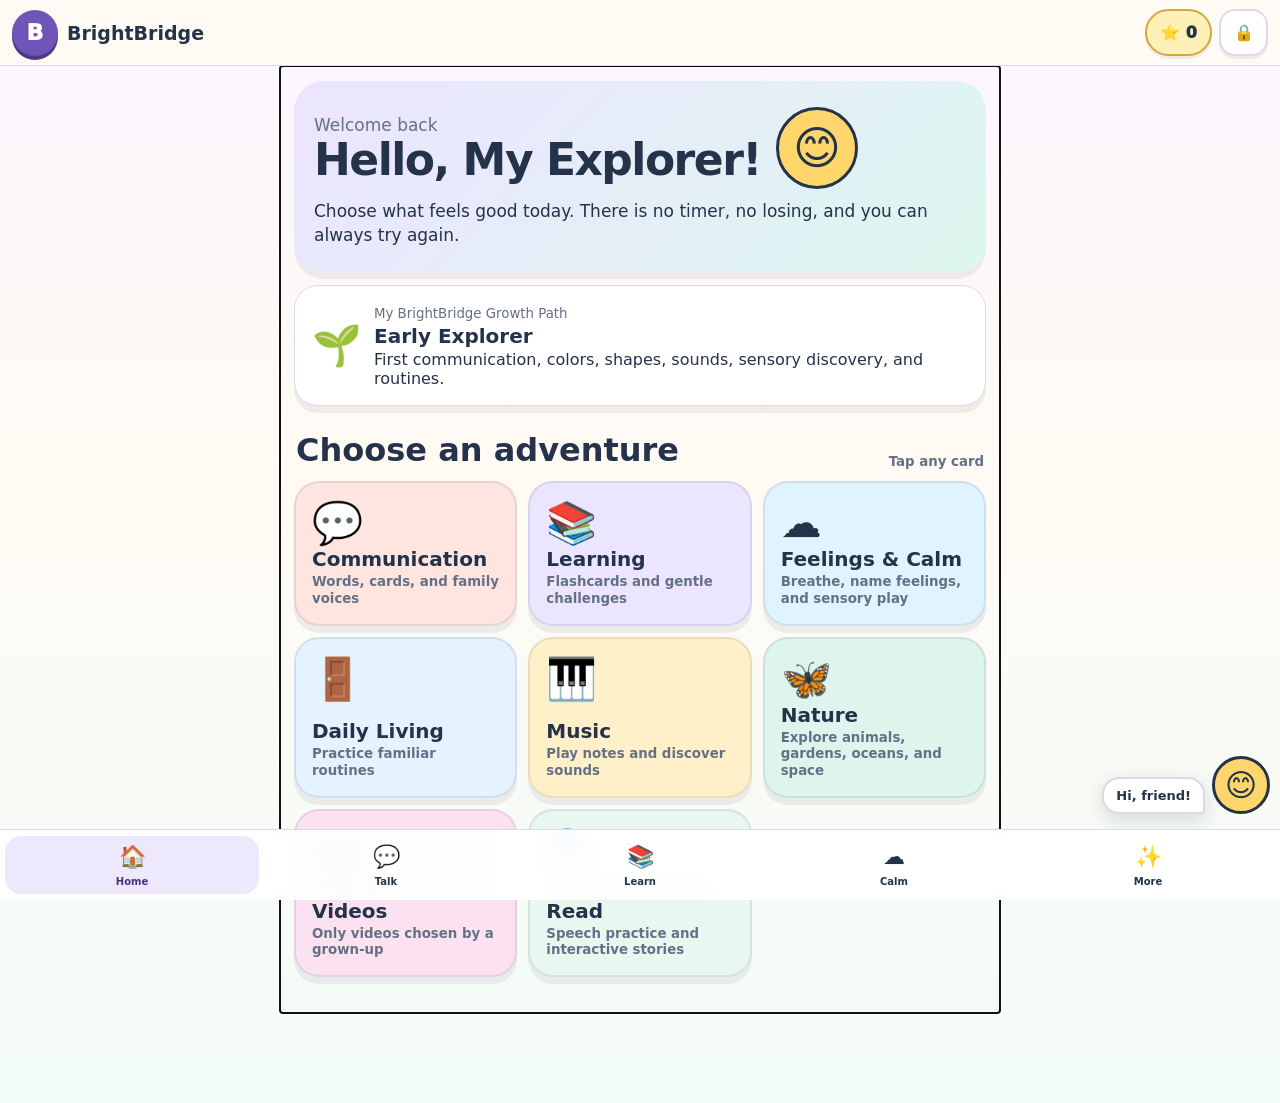
==== commit fab97a33: "Add Learn to Talk and Read" ====
--- a/mobile/index.html
+++ b/mobile/index.html
@@ -11,7 +11,7 @@
     <link rel="manifest" href="../manifest.json">
     <link rel="icon" href="../assets/icons/icon.svg" type="image/svg+xml">
     <link rel="apple-touch-icon" href="../assets/icons/icon.svg">
-    <link rel="stylesheet" href="mobile.css?v=33">
+    <link rel="stylesheet" href="mobile.css?v=38">
   </head>
   <body class="mobile-app">
     <a class="mobile-skip" href="#view">Skip to activity</a>
@@ -48,7 +48,7 @@
     <div id="toast-root" class="mobile-toast-root" aria-live="assertive"></div>
 
     <script src="../js/storage.js?v=29"></script>
-    <script src="../js/voice-library.js?v=29"></script>
+    <script src="../js/voice-library.js?v=38"></script>
     <script src="../js/speech.js?v=29"></script>
     <script src="../js/audio.js?v=29"></script>
     <script src="../js/rewards.js?v=29"></script>
@@ -68,9 +68,13 @@
     <script src="mobile-tools.js?v=29"></script>
     <script src="approved-videos.js?v=29"></script>
     <script src="video-approvals.js?v=29"></script>
-    <script src="communication-cards.js?v=31"></script>
-    <script src="parent-voices.js?v=31"></script>
-    <script src="daily-reports.js?v=32"></script>
-    <script src="mobile.js?v=33"></script>
+    <script src="communication-cards.js?v=38"></script>
+    <script src="parent-voices.js?v=38"></script>
+    <script src="daily-reports.js?v=38"></script>
+    <script src="weekly-rewards.js?v=38"></script>
+    <script src="talk-read-data.js?v=38"></script>
+    <script src="talk-read-storage.js?v=38"></script>
+    <script src="talk-read.js?v=38"></script>
+    <script src="mobile.js?v=38"></script>
   </body>
 </html>
--- a/mobile/mobile.css
+++ b/mobile/mobile.css
@@ -104,5 +104,20 @@
 .mobile-daily-report textarea{width:100%;min-height:90px;padding:10px;border:2px solid var(--line);border-radius:14px;background:#fff;color:var(--ink);resize:vertical}
 .mobile-report-safety{margin:12px 0;padding:13px;border:2px solid #c27c37;border-radius:16px;background:#fff4dc}
 .mobile-report-safety h3{margin-bottom:6px}
+.mobile-weekly-reward{margin-bottom:13px;padding:16px;border:3px solid #d4a62f;border-radius:25px;background:linear-gradient(145deg,#fff3b9,#f1e9ff);box-shadow:var(--shadow)}.mobile-weekly-reward>div:first-child{display:flex;align-items:center;gap:12px}.mobile-weekly-reward>div:first-child>span{font-size:42px}.mobile-weekly-reward h2{margin:0 0 5px;font-size:24px}.mobile-weekly-reward p{margin:0;line-height:1.4}.mobile-weekly-reward.is-weekend{border-color:#7055b8;background:linear-gradient(145deg,#eee7ff,#dcf7ed)}.mobile-weekend-days{display:grid;grid-template-columns:1fr 1fr;gap:8px;margin-top:13px}.mobile-weekend-days span{padding:10px;border:2px solid var(--line);border-radius:14px;background:#fff;font-weight:900;text-align:center}.mobile-weekend-days span.done{border-color:var(--mint);background:#e3f8f0}
 @media(min-width:600px){.mobile-report-toolbar{grid-template-columns:repeat(2,minmax(0,1fr))}.mobile-report-totals{grid-template-columns:repeat(4,minmax(0,1fr))}}
 @media(max-width:380px){.mobile-report-heading{display:block}.mobile-report-heading>span{display:inline-block;margin-bottom:8px}.mobile-report-export-bar,.mobile-report-actions{display:grid;grid-template-columns:1fr}.mobile-report-export-bar>*,.mobile-report-actions>*{width:100%}}
+
+/* Learn to Talk & Read */
+.mobile-talk-read-launch{display:grid;width:100%;grid-template-columns:auto minmax(0,1fr) auto;align-items:center;gap:12px;margin-bottom:14px;padding:16px;border:2px solid #86bbaa;border-radius:23px;background:linear-gradient(135deg,#e5f8f0,#f0eaff);box-shadow:var(--shadow);text-align:left}.mobile-talk-read-launch>span{font-size:36px}.mobile-talk-read-launch strong,.mobile-talk-read-launch small{display:block}.mobile-talk-read-launch strong{font-size:20px}.mobile-talk-read-launch small{margin-top:4px;color:var(--muted);font-weight:750}.mobile-talk-read-launch b{font-size:30px}
+.mobile-talk-read-choices{display:grid;gap:14px;margin:18px 0}.mobile-talk-read-choices button{display:flex;min-height:190px;flex-direction:column;align-items:center;justify-content:center;padding:20px;border:3px solid var(--purple);border-radius:30px;background:#fff;box-shadow:var(--shadow);text-align:center}.mobile-talk-read-choices span{font-size:65px}.mobile-talk-read-choices strong{margin-top:8px;font-size:24px}.mobile-talk-read-choices small{margin-top:6px;color:var(--muted);font-weight:800}.mobile-supportive-note{background:#e8f8f2}.mobile-supportive-note strong{font-size:19px}
+.mobile-talk-levels{display:grid;gap:10px}.mobile-talk-levels button{display:grid;min-height:82px;grid-template-columns:52px minmax(0,1fr) auto;align-items:center;gap:10px;padding:12px;border:2px solid var(--line);border-radius:21px;background:#fff;box-shadow:var(--shadow);text-align:left}.mobile-talk-levels span{font-size:32px}.mobile-talk-levels strong,.mobile-talk-levels small{display:block}.mobile-talk-levels small{margin-top:3px;color:var(--muted);font-weight:750;line-height:1.3}.mobile-talk-levels b{font-size:26px}
+.mobile-practice-card{display:grid;place-items:center;min-height:360px;padding:22px;border:3px solid var(--purple);border-radius:31px;background:linear-gradient(145deg,#fff,#eee8fc);text-align:center}.mobile-practice-picture{display:grid;width:min(190px,56vw);aspect-ratio:1;place-items:center;margin-bottom:14px;border-radius:28px;background:#fff;box-shadow:var(--shadow);font-size:88px}.mobile-practice-card h2{margin:0;font-size:clamp(30px,9vw,46px)}.mobile-practice-card>p{margin:9px 0 18px;color:var(--muted);font-weight:850}.mobile-repeat-controls{display:grid;width:100%;grid-template-columns:repeat(2,minmax(0,1fr));gap:8px}.mobile-repeat-controls .mobile-button{min-width:0}.mobile-recording-indicator{width:100%;margin-top:12px;padding:11px;border-radius:14px;background:#fff;color:var(--muted);font-size:13px;font-weight:850}.mobile-recording-indicator.is-recording{border:2px solid #b64949;background:#fff0f0;color:#8f3030}.mobile-gentle-message{margin-top:13px;padding:12px;border-radius:17px;background:#e4f7f0;font-weight:850;text-align:center}
+.mobile-library-filters{display:grid;gap:9px;margin-bottom:14px}.mobile-library-filters label{display:grid;gap:5px;font-weight:900}.mobile-library-filters select{width:100%;min-height:50px;padding:9px 11px;border:2px solid var(--line);border-radius:14px;background:#fff;color:var(--ink)}.mobile-book-grid{display:grid;gap:13px}.mobile-book-card{display:grid;grid-template-columns:105px minmax(0,1fr);gap:13px;padding:12px;border:2px solid var(--line);border-radius:24px;background:#fff;box-shadow:var(--shadow)}.mobile-book-cover{display:grid;min-height:145px;place-items:center;border:0;border-radius:19px;background:linear-gradient(145deg,#f5dfff,#dff6ee);font-size:54px}.mobile-book-card h2{margin:5px 0;font-size:21px}.mobile-book-card p{margin:0 0 7px;color:var(--muted);font-size:14px;line-height:1.35}.mobile-book-card small{color:var(--muted);font-weight:850}
+.mobile-reading-modes{display:flex;gap:7px;margin:0 -14px 13px;padding:2px 14px 8px;overflow-x:auto;scrollbar-width:thin}.mobile-reading-modes button{min-height:47px;padding:8px 13px;border:2px solid var(--line);border-radius:999px;background:#fff;white-space:nowrap;font-weight:900}.mobile-reading-modes button.active{border-color:var(--purple);background:var(--purple-soft)}.mobile-book-page{padding:17px;border:3px solid var(--purple);border-radius:29px;background:#fff;box-shadow:var(--shadow)}.mobile-page-image{display:grid;min-height:230px;place-items:center;overflow:hidden;border-radius:22px;background:linear-gradient(145deg,#e9f7ff,#f4eaff);font-size:100px}.mobile-page-image img{display:block;width:100%;max-height:340px;object-fit:contain}.mobile-book-page>p{margin:18px 2px;font-size:clamp(21px,6vw,28px);font-weight:850;line-height:1.45}.mobile-book-page>p.is-highlighted{padding:10px;border-radius:13px;background:#fff2b9}.mobile-repeat-prompt{padding:14px;border-radius:19px;background:#e8f8f2;text-align:center}.mobile-repeat-prompt small{font-weight:850}.mobile-repeat-prompt h2{margin:7px 0 14px}.mobile-book-question{margin-top:15px;padding:14px;border-radius:20px;background:#f2edff}.mobile-book-question>div{display:grid;grid-template-columns:repeat(2,minmax(0,1fr));gap:8px}.mobile-book-question button{min-height:64px;padding:10px;border:2px solid var(--purple);border-radius:16px;background:#fff;font-weight:950}.mobile-book-question small{display:block;margin-top:8px;color:var(--muted);font-weight:800}.mobile-book-controls{position:sticky;z-index:12;bottom:calc(71px + env(safe-area-inset-bottom));display:grid;grid-template-columns:repeat(4,minmax(0,1fr));gap:5px;margin:12px -5px 0;padding:7px;border:1px solid var(--line);border-radius:18px;background:rgba(255,255,255,.96);backdrop-filter:blur(10px)}.mobile-book-controls button{min-height:52px;padding:6px;border:0;border-radius:12px;background:var(--purple-soft);font-size:12px;font-weight:950}.mobile-book-controls button:nth-child(2),.mobile-book-controls button:last-child{background:var(--purple);color:#fff}.mobile-book-controls button:disabled{opacity:.4}.mobile-book-special-audio{margin-top:9px}
+.mobile-professional-note{border-color:#89a9bc;background:#eaf7fc;font-weight:800;line-height:1.45}.mobile-talk-settings{margin-bottom:14px;overflow:hidden;border:1px solid var(--line);border-radius:23px;background:var(--surface)}.mobile-talk-settings>h3{margin:0;padding:14px 16px;background:var(--purple-soft)}.mobile-talk-settings .mobile-setting-row{display:flex;align-items:center;gap:10px;padding:13px 15px;border-top:1px solid var(--line)}.mobile-talk-settings .mobile-setting-row>span{min-width:0;flex:1}.mobile-talk-settings .mobile-setting-row strong,.mobile-talk-settings .mobile-setting-row small{display:block}.mobile-talk-settings .mobile-setting-row small{margin-top:3px;color:var(--muted)}.mobile-talk-settings select,.mobile-talk-settings input:not([type=checkbox]):not([type=range]){width:min(100%,270px);min-width:0;min-height:48px;padding:8px;border:2px solid var(--line);border-radius:13px;background:#fff;color:var(--ink)}.mobile-talk-settings input[type=range]{width:min(100%,270px)}.mobile-talk-settings details{padding:12px 15px;border-top:1px solid var(--line)}.mobile-talk-settings summary{cursor:pointer;font-weight:950}.mobile-parent-check-grid{display:grid;gap:8px;margin-top:10px}.mobile-parent-check-grid label,.mobile-child-assignment label{display:flex;align-items:center;gap:8px;min-height:45px;padding:8px;border:1px solid var(--line);border-radius:12px;background:#fff;font-weight:800}.mobile-parent-check-grid input,.mobile-child-assignment input{width:24px;height:24px;accent-color:var(--purple)}.mobile-talk-settings .mobile-switch{width:59px;height:35px;margin-left:auto;flex:none;padding:4px;border:0;border-radius:999px;background:#aaa}.mobile-talk-settings .mobile-switch i{display:block;width:27px;height:27px;border-radius:50%;background:#fff}.mobile-talk-settings .mobile-switch.on{background:var(--purple)}.mobile-talk-settings .mobile-switch.on i{transform:translateX(24px)}
+.mobile-child-assignment{display:grid;gap:7px;margin:12px 15px;padding:12px;border:1px solid var(--line);border-radius:15px}.mobile-child-assignment legend{padding:0 5px;font-weight:950}.mobile-talk-settings>.mobile-button{width:calc(100% - 30px);margin:0 15px 12px}.mobile-saved-attempts,.mobile-custom-book-list{display:grid;gap:8px;padding:0 15px 15px}.mobile-saved-attempts article,.mobile-custom-book-list article{display:grid;grid-template-columns:minmax(0,1fr) auto auto;align-items:center;gap:7px;padding:10px;border:1px solid var(--line);border-radius:14px;background:#fff}.mobile-saved-attempts small,.mobile-custom-book-list small{display:block;grid-column:1;color:var(--muted)}.mobile-saved-attempts button,.mobile-custom-book-list button,.mobile-custom-pages button{min-height:42px;padding:7px 9px;border:0;border-radius:11px;background:var(--purple-soft);font-weight:900}.mobile-parent-narration{margin:12px 15px;padding:14px;border:2px solid var(--line);border-radius:18px;background:#fff}.mobile-parent-narration>p{line-height:1.45}.mobile-parent-narration [data-tr-narration-progress]{margin-top:10px;color:var(--muted);font-weight:850}
+.mobile-talk-settings .mobile-panel{margin:12px 15px}.mobile-talk-settings .mobile-tool-label textarea{width:100%;min-height:110px;padding:9px 11px;border:2px solid var(--line);border-radius:14px;background:#fff;color:var(--ink)}.mobile-custom-pages{display:grid;gap:8px;padding:0 15px 12px}.mobile-custom-pages article{display:grid;grid-template-columns:52px minmax(0,1fr) repeat(3,42px);align-items:center;gap:6px;padding:9px;border:1px solid var(--line);border-radius:14px;background:#fff}.mobile-custom-pages article>span{display:grid;width:50px;height:50px;place-items:center;overflow:hidden;border-radius:11px;background:var(--purple-soft);font-size:25px}.mobile-custom-pages img{width:100%;height:100%;object-fit:cover}.mobile-custom-pages p{margin:3px 0;color:var(--muted);font-size:13px}.mobile-talk-settings>.mobile-button-row{padding:0 15px 13px}
+@media(max-width:430px){.mobile-talk-settings label.mobile-setting-row{align-items:stretch;flex-direction:column}.mobile-talk-settings label.mobile-setting-row select,.mobile-talk-settings label.mobile-setting-row input{width:100%;max-width:none}.mobile-parent-narration .mobile-button-row{display:grid;grid-template-columns:1fr}.mobile-parent-narration .mobile-button-row>*{width:100%}.mobile-custom-pages article{grid-template-columns:48px minmax(0,1fr) repeat(3,38px)}.mobile-custom-pages button{padding:4px}.mobile-saved-attempts article,.mobile-custom-book-list article{grid-template-columns:minmax(0,1fr) auto}.mobile-saved-attempts small,.mobile-custom-book-list small{grid-column:1}.mobile-book-special-audio{display:grid;grid-template-columns:1fr}.mobile-book-special-audio>*{width:100%}}
+@media(max-width:360px){.mobile-repeat-controls{grid-template-columns:1fr}.mobile-book-card{grid-template-columns:82px minmax(0,1fr)}.mobile-book-cover{min-height:120px}.mobile-book-controls{grid-template-columns:repeat(2,1fr);bottom:calc(69px + env(safe-area-inset-bottom))}.mobile-custom-pages article{grid-template-columns:44px minmax(0,1fr)}.mobile-custom-pages article button{grid-column:2;width:100%}}
+@media(min-width:600px){.mobile-talk-read-choices{grid-template-columns:repeat(2,1fr)}.mobile-library-filters{grid-template-columns:repeat(2,1fr)}.mobile-book-grid{grid-template-columns:repeat(2,minmax(0,1fr))}.mobile-parent-check-grid{grid-template-columns:repeat(2,1fr)}}
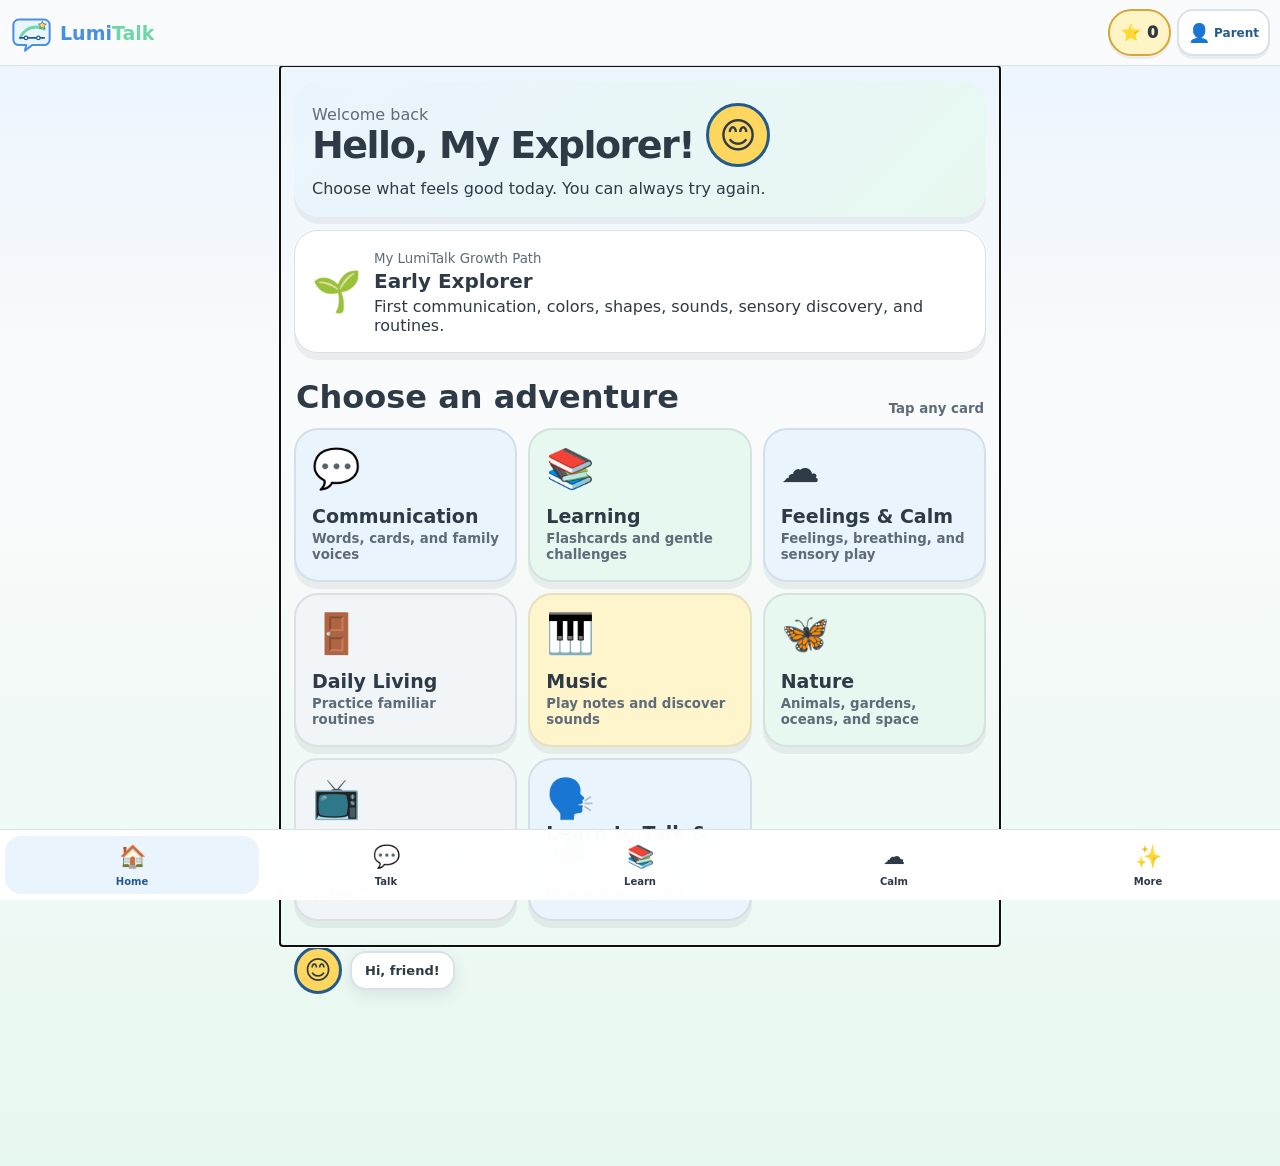
==== commit f86b1a9a: "Rebrand app as LumiTalk" ====
--- a/mobile/index.html
+++ b/mobile/index.html
@@ -3,30 +3,30 @@
   <head>
     <meta charset="UTF-8">
     <meta name="viewport" content="width=device-width,initial-scale=1,viewport-fit=cover">
-    <meta name="theme-color" content="#7055b8">
-    <meta name="description" content="BrightBridge mobile communication and learning app for children.">
+    <meta name="theme-color" content="#4A90E2">
+    <meta name="description" content="LumiTalk is a child-friendly AAC communication and learning app.">
     <meta name="apple-mobile-web-app-capable" content="yes">
     <meta name="apple-mobile-web-app-status-bar-style" content="default">
-    <title>BrightBridge Mobile</title>
+    <title>LumiTalk — Helping Every Child Find Their Voice.</title>
     <link rel="manifest" href="../manifest.json">
     <link rel="icon" href="../assets/icons/icon.svg" type="image/svg+xml">
     <link rel="apple-touch-icon" href="../assets/icons/icon.svg">
-    <link rel="stylesheet" href="mobile.css?v=38">
+    <link rel="stylesheet" href="mobile.css?v=39">
   </head>
   <body class="mobile-app">
     <a class="mobile-skip" href="#view">Skip to activity</a>
     <header class="mobile-header">
-      <button class="mobile-brand" type="button" data-route="home" aria-label="BrightBridge home">
-        <span>B</span><strong>BrightBridge</strong>
+      <button class="mobile-brand" type="button" data-route="home" aria-label="LumiTalk home">
+        <img src="../assets/icons/lumitalk-mark.svg" alt=""><strong><span class="lumi">Lumi</span><span class="talk">Talk</span></strong>
       </button>
       <div class="mobile-header-actions">
         <button class="mobile-stars" type="button" data-route="rewards" aria-label="Open rewards">⭐ <span id="header-stars">0</span></button>
-        <button class="mobile-parent" type="button" data-route="parent" aria-label="Open Grown-up Area">🔒</button>
+        <button class="mobile-parent" type="button" data-route="parent" aria-label="Open secure Parent Area"><span aria-hidden="true">👤</span><strong>Parent</strong></button>
       </div>
     </header>
 
     <main id="view" class="mobile-view" tabindex="-1">
-      <section class="mobile-loading"><div>😊</div><h1>BrightBridge</h1><p>Getting your adventures ready…</p></section>
+      <section class="mobile-loading"><img src="../assets/icons/lumitalk-mark.svg" alt=""><h1>LumiTalk</h1><p>Helping Every Child Find Their Voice.</p></section>
     </main>
 
     <aside id="pip" class="mobile-pip" aria-live="polite" aria-atomic="true">
@@ -47,12 +47,12 @@
     <div id="modal-root"></div>
     <div id="toast-root" class="mobile-toast-root" aria-live="assertive"></div>
 
-    <script src="../js/storage.js?v=29"></script>
-    <script src="../js/voice-library.js?v=38"></script>
+    <script src="../js/storage.js?v=39"></script>
+    <script src="../js/voice-library.js?v=39"></script>
     <script src="../js/speech.js?v=29"></script>
     <script src="../js/audio.js?v=29"></script>
     <script src="../js/rewards.js?v=29"></script>
-    <script src="../js/accessibility.js?v=29"></script>
+    <script src="../js/accessibility.js?v=39"></script>
     <script src="../games/alphabet.js?v=29"></script>
     <script src="../games/numbers.js?v=29"></script>
     <script src="../games/colors.js?v=29"></script>
@@ -65,16 +65,16 @@
     <script src="../games/dailylife.js?v=29"></script>
     <script src="../games/socialskills.js?v=29"></script>
     <script src="extra-games.js?v=29"></script>
-    <script src="mobile-tools.js?v=29"></script>
+    <script src="mobile-tools.js?v=39"></script>
     <script src="approved-videos.js?v=29"></script>
     <script src="video-approvals.js?v=29"></script>
-    <script src="communication-cards.js?v=38"></script>
-    <script src="parent-voices.js?v=38"></script>
-    <script src="daily-reports.js?v=38"></script>
-    <script src="weekly-rewards.js?v=38"></script>
-    <script src="talk-read-data.js?v=38"></script>
-    <script src="talk-read-storage.js?v=38"></script>
-    <script src="talk-read.js?v=38"></script>
-    <script src="mobile.js?v=38"></script>
+    <script src="communication-cards.js?v=39"></script>
+    <script src="parent-voices.js?v=39"></script>
+    <script src="daily-reports.js?v=39"></script>
+    <script src="weekly-rewards.js?v=39"></script>
+    <script src="talk-read-data.js?v=39"></script>
+    <script src="talk-read-storage.js?v=39"></script>
+    <script src="talk-read.js?v=39"></script>
+    <script src="mobile.js?v=39"></script>
   </body>
 </html>
--- a/mobile/mobile.css
+++ b/mobile/mobile.css
@@ -1,21 +1,22 @@
-:root{--paper:#fffaf3;--surface:#fff;--ink:#24324a;--muted:#657086;--purple:#7055b8;--purple-soft:#eee8fc;--mint:#51b79f;--sun:#ffd66b;--line:#ded9e7;--danger:#a84848;--shadow:0 7px 0 rgba(38,51,76,.07);--motion-speed:1}
+:root{--sky:#4A90E2;--mint:#6FD6A8;--sun:#FFD75E;--paper:#FAFBFC;--surface:#fff;--surface-soft:#F2F5F7;--ink:#2E3A46;--muted:#5E6B78;--deep-blue:#245B8F;--pale-blue:#EAF4FD;--soft-mint:#E7F8F0;--purple:var(--sky);--purple-soft:var(--pale-blue);--line:#D9E2E8;--danger:#a84848;--shadow:0 7px 0 rgba(46,58,70,.07);--motion-speed:1}
 *{box-sizing:border-box}
 html{min-height:100%;background:var(--paper);color:var(--ink);font-family:"Trebuchet MS","Segoe UI",system-ui,sans-serif;font-size:16px;-webkit-text-size-adjust:100%}
-body{min-height:100vh;margin:0;padding:0 0 calc(90px + env(safe-area-inset-bottom));overflow-x:hidden;background:linear-gradient(180deg,#faf6ff,#fffaf3 42%,#f2fbf8)}
+body{min-height:100vh;margin:0;padding:0 0 calc(90px + env(safe-area-inset-bottom));overflow-x:hidden;background:linear-gradient(180deg,var(--pale-blue),var(--paper) 34%,var(--soft-mint))}
 button,input,select,textarea{font:inherit}button{color:inherit;-webkit-tap-highlight-color:transparent;touch-action:manipulation}button:focus-visible,input:focus-visible,select:focus-visible,textarea:focus-visible,[contenteditable]:focus-visible{outline:4px solid #f0a932;outline-offset:2px}
 .sr-only{position:absolute!important;width:1px!important;height:1px!important;padding:0!important;margin:-1px!important;overflow:hidden!important;clip:rect(0,0,0,0)!important;white-space:nowrap!important;border:0!important}
 h1,h2,h3,p{margin-top:0}h1{margin-bottom:8px;font-size:clamp(30px,9vw,44px);line-height:1.02;letter-spacing:-1.5px}h2{font-size:clamp(24px,7vw,32px)}h3{font-size:20px}.muted{color:var(--muted)}[hidden]{display:none!important}
 .mobile-skip{position:fixed;z-index:300;top:-80px;left:10px;padding:12px;border-radius:12px;background:var(--ink);color:#fff}.mobile-skip:focus{top:10px}
-.mobile-header{position:sticky;z-index:40;top:0;display:flex;min-height:66px;align-items:center;gap:10px;padding:8px 12px;background:rgba(255,250,243,.95);border-bottom:1px solid var(--line);backdrop-filter:blur(14px)}
-.mobile-brand{display:flex;min-width:0;align-items:center;gap:9px;margin-right:auto;padding:0;border:0;background:none;font-weight:950}.mobile-brand>span{display:grid;width:46px;height:46px;place-items:center;border-radius:50%;background:var(--purple);box-shadow:0 4px 0 #4d3886;color:#fff;font-size:22px}.mobile-brand strong{overflow:hidden;font-size:19px;text-overflow:ellipsis}
-.mobile-header-actions{display:flex;gap:7px}.mobile-stars,.mobile-parent{min-height:47px;border:2px solid var(--line);background:#fff;box-shadow:0 3px 0 rgba(38,51,76,.07);font-weight:950}.mobile-stars{padding:8px 13px;border-color:#d5a739;border-radius:999px;background:#fff0b8}.mobile-parent{width:49px;border-radius:16px}
-.mobile-view{width:100%;min-height:70vh;padding:15px 14px 36px}.mobile-view>section{animation:mobile-enter calc(220ms * var(--motion-speed)) ease}.mobile-loading{padding-top:24vh;text-align:center}.mobile-loading>div{font-size:72px}
+.mobile-header{position:sticky;z-index:40;top:0;display:flex;min-height:66px;align-items:center;gap:8px;padding:7px 10px;background:rgba(250,251,252,.96);border-bottom:1px solid var(--line);backdrop-filter:blur(14px)}
+.mobile-brand{display:flex;min-width:0;align-items:center;gap:7px;margin-right:auto;padding:0;border:0;background:none;font-weight:950}.mobile-brand>img{display:block;width:43px;height:43px;flex:none}.mobile-brand strong{overflow:hidden;font-size:19px;text-overflow:ellipsis;white-space:nowrap}.mobile-brand .lumi{color:var(--sky)}.mobile-brand .talk{color:var(--mint)}
+.mobile-header-actions{display:flex;align-items:center;gap:6px}.mobile-stars,.mobile-parent{min-height:47px;border:2px solid var(--line);background:#fff;box-shadow:0 3px 0 rgba(46,58,70,.07);font-weight:950}.mobile-stars{padding:8px 11px;border-color:#d5a739;border-radius:999px;background:#fff4c5}.mobile-parent{display:flex;min-width:82px;align-items:center;justify-content:center;gap:4px;padding:7px 9px;border-radius:16px;color:var(--deep-blue)}.mobile-parent span{font-size:18px}.mobile-parent strong{font-size:12px}
+.mobile-view{width:100%;min-height:70vh;padding:15px 14px 25px}.mobile-view>section{animation:mobile-enter calc(220ms * var(--motion-speed)) ease}.mobile-loading{padding-top:20vh;text-align:center}.mobile-loading>img{width:96px;height:96px}.mobile-loading p{color:var(--deep-blue);font-weight:800}
 @keyframes mobile-enter{from{opacity:.1;transform:translateY(7px)}}
 .mobile-page-head{display:flex;align-items:flex-start;gap:11px;margin:2px 0 16px}.mobile-page-head button{display:grid;width:50px;height:50px;place-items:center;flex:none;border:0;border-radius:17px;background:var(--purple-soft);font-size:25px}.mobile-page-head h1{margin:0}.mobile-page-head p{margin:3px 0 0;color:var(--muted);font-weight:700;line-height:1.35}
-.mobile-hero{padding:24px 20px;border-radius:30px;background:linear-gradient(135deg,#ece4ff,#ddf7ef);box-shadow:var(--shadow)}.mobile-hero-row{display:flex;align-items:center;gap:15px}.mobile-hero-face{display:grid;width:82px;aspect-ratio:1;place-items:center;flex:none;border:3px solid var(--ink);border-radius:50%;background:var(--sun);font-size:46px}.mobile-hero p{margin:8px 0 0;font-size:17px;line-height:1.45}
+.mobile-hero{padding:17px 18px;border-radius:26px;background:linear-gradient(135deg,var(--pale-blue),var(--soft-mint));box-shadow:var(--shadow)}.mobile-hero-row{display:flex;align-items:center;gap:12px}.mobile-hero-face{display:grid;width:64px;aspect-ratio:1;place-items:center;flex:none;border:3px solid var(--deep-blue);border-radius:50%;background:var(--sun);font-size:36px}.mobile-hero h1{font-size:clamp(28px,8vw,38px)}.mobile-hero p{margin:6px 0 0;font-size:16px;line-height:1.35}
 .mobile-quick-grid{display:grid;grid-template-columns:repeat(2,minmax(0,1fr));gap:8px}.mobile-quick-grid button{display:flex;min-height:118px;flex-direction:column;align-items:flex-start;padding:12px;border:2px solid rgba(36,50,74,.14);border-radius:18px;background:#fff;text-align:left}.mobile-quick-grid button span{font-size:31px}.mobile-quick-grid button strong{margin-top:auto}.mobile-quick-grid button small{margin-top:3px;color:var(--muted);font-weight:750}
 .mobile-section-title{display:flex;align-items:end;justify-content:space-between;gap:10px;margin:25px 2px 12px}.mobile-section-title h2{margin:0}.mobile-section-title small{color:var(--muted);font-weight:800}
-.mobile-card-grid{display:grid;grid-template-columns:repeat(2,minmax(0,1fr));gap:11px}.mobile-home-card{position:relative;display:flex;min-height:145px;flex-direction:column;align-items:flex-start;padding:16px;overflow:hidden;border:2px solid rgba(38,51,76,.1);border-radius:25px;background:var(--card,#fff);box-shadow:var(--shadow);text-align:left}.mobile-home-card span{font-size:41px}.mobile-home-card strong{margin-top:auto;font-size:20px}.mobile-home-card small{margin-top:3px;color:var(--muted);font-weight:700;line-height:1.25}
+.mobile-card-grid{display:grid;grid-template-columns:repeat(2,minmax(0,1fr));gap:11px}.mobile-home-card{position:relative;display:flex;min-height:154px;flex-direction:column;align-items:flex-start;padding:16px;overflow:hidden;border:2px solid rgba(46,58,70,.11);border-radius:24px;background:var(--card,#fff);box-shadow:var(--shadow);text-align:left}.mobile-home-card span{font-size:39px}.mobile-home-card strong{margin-top:auto;font-size:19px}.mobile-home-card small{display:-webkit-box;min-height:32px;margin-top:4px;overflow:hidden;color:var(--muted);font-weight:700;line-height:1.25;-webkit-box-orient:vertical;-webkit-line-clamp:2}
+.mobile-growth-home-card{display:flex;width:100%;align-items:center;gap:12px;margin-top:13px;color:var(--ink);text-align:left;cursor:pointer}.mobile-growth-home-card>div{min-width:0}.mobile-growth-home-card p{margin:4px 0 0}
 .mobile-panel{margin-bottom:13px;padding:17px;border:1px solid var(--line);border-radius:24px;background:var(--surface);box-shadow:var(--shadow)}.mobile-panel h2,.mobile-panel h3{margin-bottom:8px}.mobile-panel p:last-child{margin-bottom:0}
 .panel{padding:17px;border:1px solid var(--line);border-radius:24px;background:var(--surface);box-shadow:var(--shadow)}.privacy-note{color:var(--muted);font-size:13px;font-weight:700}.flash-actions{display:flex;flex-wrap:wrap;gap:8px;margin-top:13px}.flash-actions>*{flex:1}.select{width:100%;min-height:48px;padding:8px;border:2px solid var(--line);border-radius:13px;background:var(--surface);color:var(--ink)}
 .mobile-category-row{display:flex;gap:8px;margin:0 -14px 14px;padding:2px 14px 7px;overflow-x:auto;scrollbar-width:none}.mobile-chip{min-height:46px;padding:8px 14px;border:2px solid var(--line);border-radius:999px;background:#fff;white-space:nowrap;font-weight:900}.mobile-chip.active{border-color:var(--purple);background:var(--purple-soft);color:#493283}
@@ -23,7 +24,7 @@
 .mobile-quick-talk{margin:0 0 13px;padding:11px;border:2px solid #d9ae3f;border-radius:21px;background:#fff7d7}.mobile-quick-talk>strong{display:block;margin:0 0 7px 3px;color:#594517;font-size:14px}.mobile-quick-talk>div{display:flex;gap:7px;overflow-x:auto;padding-bottom:3px;scrollbar-width:thin}.mobile-quick-talk button{display:grid;min-width:79px;min-height:67px;place-items:center;padding:7px;border:2px solid #dfc471;border-radius:16px;background:#fff;color:var(--ink);font-size:12px;font-weight:950}.mobile-quick-talk button span{display:block;font-size:24px}
 .mobile-aac-grid{display:grid;grid-template-columns:repeat(2,minmax(0,1fr));gap:10px}.mobile-aac-card{position:relative;display:grid;min-width:0;gap:6px;padding:9px;border:2px solid var(--line);border-radius:24px;background:#fff;box-shadow:var(--shadow)}.mobile-aac-say{display:grid;min-height:115px;place-items:center;padding:10px;border:0;border-radius:18px;background:#f9f7fc}.mobile-aac-say .icon{font-size:43px}.mobile-aac-say strong{font-size:17px;overflow-wrap:anywhere}.mobile-favorite{position:absolute;z-index:2;top:8px;right:8px;border:0;background:transparent;font-size:20px}.mobile-voice-actions{display:grid;grid-template-columns:1fr 1fr;gap:5px}.mobile-voice-actions button,.mobile-voice-actions label{display:grid;min-height:43px;place-items:center;padding:6px;border:1px solid var(--line);border-radius:12px;background:var(--purple-soft);font-size:12px;font-weight:950}.mobile-voice-actions button:disabled{opacity:.45}
 .mobile-aac-photo{display:block;width:72px;height:72px;border:2px solid var(--line);border-radius:18px;object-fit:cover}.mobile-custom-manager{margin-top:18px;padding-top:16px;border-top:2px solid var(--line)}.mobile-custom-manager>h3{margin-bottom:5px}.mobile-custom-form{display:grid;grid-template-columns:1fr 1fr;gap:9px}.mobile-custom-form label{display:grid;gap:5px;min-width:0;font-size:13px;font-weight:900}.mobile-custom-form label:first-child,.mobile-custom-form label:nth-child(2),.mobile-custom-form .mobile-wide-button{grid-column:1/-1}.mobile-custom-form input{width:100%;min-width:0;min-height:48px;padding:8px 10px;border:2px solid var(--line);border-radius:13px;background:#fff;color:var(--ink)}.mobile-custom-list{display:grid;gap:7px;margin-top:15px}.mobile-custom-row{display:grid;grid-template-columns:45px minmax(0,1fr) auto;align-items:center;gap:8px;padding:8px;border:1px solid var(--line);border-radius:15px;background:#fff}.mobile-custom-row.is-hidden{opacity:.58}.mobile-custom-row small{display:block;color:var(--muted);font-weight:750}.mobile-custom-preview{display:grid;width:44px;height:44px;place-items:center;overflow:hidden;border-radius:12px;background:var(--purple-soft);font-size:24px}.mobile-custom-preview img{width:100%;height:100%;object-fit:cover}.mobile-custom-actions{display:grid;grid-template-columns:repeat(4,34px);gap:3px}.mobile-custom-actions button{min-height:34px;padding:2px;border:0;border-radius:9px;background:var(--purple-soft);font-weight:950}.mobile-custom-actions button:disabled{opacity:.35}
-.mobile-voice-banner{display:flex;flex-wrap:wrap;align-items:center;gap:8px;margin-bottom:13px;padding:14px;border:2px solid #8d75d4;border-radius:22px;background:#f2edff}.mobile-voice-banner>div{min-width:190px;flex:1}.mobile-voice-banner strong,.mobile-voice-banner small{display:block}.mobile-voice-banner small{margin-top:3px;color:var(--muted);font-weight:700}.mobile-voice-banner button{min-height:48px;flex:1;padding:9px 12px;border:0;border-radius:15px;background:var(--purple);color:#fff;font-weight:950}
+.mobile-voice-banner{display:flex;flex-wrap:wrap;align-items:center;gap:8px;margin-bottom:13px;padding:14px;border:2px solid var(--sky);border-radius:22px;background:var(--pale-blue)}.mobile-voice-banner>div{min-width:190px;flex:1}.mobile-voice-banner strong,.mobile-voice-banner small{display:block}.mobile-voice-banner small{margin-top:3px;color:var(--muted);font-weight:700}.mobile-voice-banner button{min-height:48px;flex:1;padding:9px 12px;border:0;border-radius:15px;background:var(--purple);color:#fff;font-weight:950}
 .mobile-recording{display:flex;align-items:center;gap:9px;margin-bottom:13px;padding:13px;border-radius:18px;background:#fff0f0}.mobile-recording span{flex:1;font-weight:850}.mobile-recording button{min-height:47px;padding:9px 14px;border:0;border-radius:14px;background:#b64949;color:#fff;font-weight:950}.recording-light{display:inline-block;width:12px;height:12px;margin-right:5px;border-radius:50%;background:#d63838;animation:pulse 1s infinite}@keyframes pulse{50%{opacity:.35}}
 .mobile-button{min-height:52px;padding:11px 17px;border:0;border-radius:17px;background:var(--purple);color:#fff;font-weight:950}.mobile-button.secondary{border:1px solid var(--line);background:var(--purple-soft);color:var(--ink)}.mobile-button.danger{background:#fff0f0;color:var(--danger);border:1px solid #dd9b9b}.mobile-button-row{display:flex;flex-wrap:wrap;gap:8px}.mobile-button-row>*{flex:1}
 .mobile-list{display:grid;gap:9px}.mobile-list-card{display:flex;min-height:88px;align-items:center;gap:13px;padding:13px;border:2px solid var(--line);border-radius:21px;background:#fff;text-align:left}.mobile-list-card>span{display:grid;width:56px;height:56px;place-items:center;flex:none;border-radius:17px;background:var(--soft,#eee);font-size:31px}.mobile-list-card>div{min-width:0;flex:1}.mobile-list-card strong,.mobile-list-card small{display:block}.mobile-list-card small{margin-top:4px;color:var(--muted);font-weight:700}
@@ -57,14 +58,16 @@
 .mobile-tag-row{display:flex;flex-wrap:wrap;gap:5px;margin:9px 0}.mobile-tag-row span{padding:5px 9px;border-radius:999px;background:var(--purple-soft);font-size:12px;font-weight:850}.mobile-comparison-grid{display:grid;grid-template-columns:1fr;gap:10px}.mobile-rich-toolbar{display:flex;gap:6px;margin-top:13px}.mobile-rich-toolbar button{min-width:48px;min-height:42px;border:1px solid var(--line);border-radius:11px;background:var(--purple-soft)}.mobile-rich-editor{min-height:170px;margin-bottom:12px;padding:12px;border:2px solid var(--line);border-radius:14px;background:#fff}.mobile-rich-editor:empty::before{content:attr(data-placeholder);color:var(--muted)}.mobile-letter-photo,.mobile-slide-photo{display:block;width:100%;max-height:340px;object-fit:cover;border-radius:17px}.mobile-letter-body{line-height:1.55}.mobile-celebration{padding:26px 18px;border:3px solid #dbac35;border-radius:28px;background:linear-gradient(145deg,#fff4c9,#f2eaff);text-align:center}.mobile-celebration>div{font-size:45px}.mobile-slide{min-height:430px;padding:25px 10px;text-align:center;animation:mobile-enter .35s ease}.mobile-slide>div{font-size:80px}.mobile-slide h1{margin-top:14px}.mobile-slide time{color:var(--muted);font-weight:800}
 .mobile-select-memory{display:flex;align-items:center;gap:7px;margin-bottom:9px;font-weight:850}.mobile-select-memory input{width:24px;height:24px;accent-color:var(--purple)}
 .mobile-birthday-banner{width:100%;margin-bottom:13px;padding:18px;border:3px solid #d9aa30;border-radius:22px;background:#fff1b8;font-size:20px;font-weight:950}
-body[data-growth-stage="growing-learner"]{--purple:#5d68bd;--purple-soft:#e8ebff}body[data-growth-stage="independent-communicator"]{--purple:#356f84;--purple-soft:#e1f2f5}body[data-growth-stage="teen-young-adult"]{--purple:#4c5871;--purple-soft:#e8ebf0}body[data-growth-stage="independent-communicator"] .mobile-home-card span,body[data-growth-stage="teen-young-adult"] .mobile-home-card span{font-size:34px}body[data-growth-stage="teen-young-adult"] .mobile-view{font-family:"Segoe UI",system-ui,sans-serif}
-.mobile-pip{position:fixed;z-index:45;right:10px;bottom:calc(86px + env(safe-area-inset-bottom));display:flex;max-width:calc(100% - 20px);align-items:end;gap:7px;pointer-events:none}.mobile-pip>button{display:grid;width:58px;height:58px;place-items:center;order:2;flex:none;border:3px solid var(--ink);border-radius:50%;background:var(--sun);font-size:31px;pointer-events:auto}.mobile-pip p{max-width:230px;margin:0;padding:9px 12px;border:2px solid var(--line);border-radius:17px 17px 4px 17px;background:#fff;box-shadow:0 6px 20px rgba(38,51,76,.16);font-size:13px;font-weight:850;pointer-events:auto}
-.mobile-bottom-nav{position:fixed;z-index:50;right:0;bottom:0;left:0;display:grid;grid-template-columns:repeat(5,1fr);padding:6px 5px calc(6px + env(safe-area-inset-bottom));border-top:1px solid var(--line);background:rgba(255,255,255,.97);backdrop-filter:blur(15px)}.mobile-bottom-nav button{display:grid;min-width:0;min-height:58px;place-items:center;padding:4px;border:0;border-radius:16px;background:transparent}.mobile-bottom-nav button span{font-size:22px}.mobile-bottom-nav button small{font-size:10px;font-weight:900}.mobile-bottom-nav button.active{background:var(--purple-soft);color:#493283}
+body[data-growth-stage="growing-learner"]{--purple:#4A90E2;--purple-soft:#EAF4FD}body[data-growth-stage="independent-communicator"]{--purple:#367FA5;--purple-soft:#E2F2F7}body[data-growth-stage="teen-young-adult"]{--purple:#4C6878;--purple-soft:#E8EFF2}body[data-growth-stage="independent-communicator"] .mobile-home-card span,body[data-growth-stage="teen-young-adult"] .mobile-home-card span{font-size:34px}body[data-growth-stage="teen-young-adult"] .mobile-view{font-family:"Segoe UI",system-ui,sans-serif}
+.mobile-pip{position:static;display:flex;max-width:720px;align-items:center;gap:8px;margin:0 auto calc(82px + env(safe-area-inset-bottom));padding:0 14px;pointer-events:none}.mobile-pip>button{display:grid;width:48px;height:48px;place-items:center;flex:none;border:3px solid var(--deep-blue);border-radius:50%;background:var(--sun);font-size:26px;pointer-events:auto}.mobile-pip p{min-width:0;max-width:none;margin:0;padding:10px 13px;border:2px solid var(--line);border-radius:16px;background:#fff;box-shadow:0 5px 16px rgba(46,58,70,.1);font-size:13px;font-weight:850;pointer-events:auto}
+.mobile-bottom-nav{position:fixed;z-index:50;right:0;bottom:0;left:0;display:grid;grid-template-columns:repeat(5,1fr);padding:6px 5px calc(6px + env(safe-area-inset-bottom));border-top:1px solid var(--line);background:rgba(255,255,255,.97);backdrop-filter:blur(15px)}.mobile-bottom-nav button{display:grid;min-width:0;min-height:58px;place-items:center;padding:4px;border:0;border-radius:16px;background:transparent}.mobile-bottom-nav button span{font-size:22px}.mobile-bottom-nav button small{font-size:10px;font-weight:900}.mobile-bottom-nav button.active{background:var(--pale-blue);color:var(--deep-blue)}
 .mobile-modal-overlay,.modal-overlay{position:fixed;z-index:100;inset:0;display:grid;place-items:end center;padding:14px;background:rgba(27,31,45,.58);backdrop-filter:blur(4px)}.mobile-modal,.modal{width:100%;max-height:88vh;padding:20px;overflow:auto;border-radius:29px 29px 20px 20px;background:var(--paper);box-shadow:0 -10px 50px rgba(0,0,0,.25)}.mobile-modal-head,.modal-head{display:flex;align-items:center;gap:10px}.mobile-modal-head h2,.modal-head h2{margin-right:auto}.mobile-close,.close-button{display:grid;width:50px;height:50px;place-items:center;flex:none;border:0;border-radius:16px;background:var(--purple-soft);font-size:25px}.pin-entry{display:block;width:100%;min-height:58px;padding:10px;border:3px solid var(--purple);border-radius:18px;background:#fff;font-size:30px;font-weight:950;letter-spacing:13px;text-align:center}.pin-dots{display:block!important;margin:9px 0 13px;color:var(--purple);font-size:23px;font-weight:950;letter-spacing:4px;text-align:center}.pin-keypad{display:grid!important;grid-template-columns:repeat(3,1fr);gap:7px}.pin-keypad button{min-height:56px;border:2px solid var(--line);border-radius:15px;background:#fff;font-size:21px;font-weight:950}.pin-continue{width:100%;margin-top:10px}
 .mobile-toast-root{position:fixed;z-index:140;right:12px;bottom:calc(91px + env(safe-area-inset-bottom));left:12px;display:grid;place-items:center;pointer-events:none}.mobile-toast{max-width:100%;padding:12px 16px;border-radius:18px;background:var(--ink);box-shadow:0 7px 24px rgba(0,0,0,.2);color:#fff;font-weight:850;text-align:center}
 .voice-list{display:grid;gap:7px;margin-top:10px}.voice-row{display:grid;grid-template-columns:auto 1fr auto auto;align-items:center;gap:7px;padding:9px;border:1px solid var(--line);border-radius:15px;background:#fff}.voice-row strong,.voice-row small{min-width:0}.voice-row small{display:none}.compact-button{min-width:43px;min-height:43px;padding:7px;border:0;border-radius:13px;background:var(--purple-soft);font-weight:900}.primary-button,.secondary-button,.danger-button{min-height:52px;padding:11px 16px;border:0;border-radius:17px;font-weight:950}.primary-button{background:var(--purple);color:#fff}.secondary-button{background:var(--purple-soft)}.danger-button{background:#fff0f0;color:var(--danger)}
 .memory-page{padding-bottom:5px}.memory-tabs{position:sticky;z-index:10;top:66px;margin-right:-14px;margin-left:-14px;border-radius:0}.memory-page .page-head{display:flex;align-items:flex-start;gap:11px}.memory-page .back-button{width:50px;height:50px;flex:none;border:0;border-radius:17px;background:var(--purple-soft);font-size:25px}.memory-page .page-head-copy h1{margin:0;font-size:31px}.memory-page .page-head-copy p{color:var(--muted);font-weight:700}.memory-card-grid,.comparison-grid,.stage-grid,.form-grid,.letter-grid{grid-template-columns:1fr!important}.parent-memory-grid{grid-template-columns:1fr 1fr!important}.memory-toolbar{grid-template-columns:1fr!important}.memory-toolbar .search-field{grid-column:auto!important}.journey-summary{grid-template-columns:repeat(2,1fr)!important}.feature-toggle-grid,.celebration-list{grid-template-columns:1fr!important}
-body.dark{--paper:#171a22;--surface:#222733;--ink:#f4f1ff;--muted:#c2bed0;--line:#464b5b;--purple-soft:#39304f;background:#171a22}body.dark .mobile-header,body.dark .mobile-bottom-nav{background:rgba(27,30,40,.97)}body.dark input,body.dark select,body.dark textarea,body.dark button{color:var(--ink)}body.high-contrast button,body.high-contrast .mobile-panel{border-color:currentColor!important}body.large-text{font-size:19px}body.reduced-motion *,body.reduced-motion *::before,body.reduced-motion *::after{animation:none!important;scroll-behavior:auto!important}
+body.dark{--paper:#171a22;--surface:#222733;--ink:#f4f1ff;--muted:#c2bed0;--line:#464b5b;--pale-blue:#263b50;--soft-mint:#243d37;--purple-soft:#263b50;background:#171a22}body.dark .mobile-header,body.dark .mobile-bottom-nav{background:rgba(27,30,40,.97)}body.dark input,body.dark select,body.dark textarea,body.dark button{color:var(--ink)}body.high-contrast button,body.high-contrast .mobile-panel{border-color:currentColor!important}body.large-text{font-size:19px}body.reduced-motion *,body.reduced-motion *::before,body.reduced-motion *::after{animation:none!important;scroll-behavior:auto!important}
+body.hide-encouragement-helper .mobile-pip{display:none}
+@media(max-width:350px){.mobile-brand strong{font-size:16px}.mobile-parent{min-width:70px;padding-inline:6px}.mobile-parent strong{font-size:11px}.mobile-stars{padding-inline:8px}}
 body.color-friendly .mobile-home-card,body.color-friendly .mobile-panel{border-style:double;border-width:4px}body.simple-mode .mobile-home-card small,body.simple-mode .mobile-section-title small,body.simple-mode .mobile-pip{display:none}body.simple-mode .mobile-home-card{min-height:125px}
 @media(max-width:380px){.mobile-custom-form{grid-template-columns:1fr}.mobile-custom-form label{grid-column:1/-1}.mobile-custom-row{grid-template-columns:45px minmax(0,1fr)}.mobile-custom-actions{grid-column:1/-1;justify-content:end}.mobile-quick-talk button{min-width:72px}.mobile-video-categories{grid-template-columns:1fr}.mobile-video-categories button{min-height:86px}.mobile-video-thumb{min-height:150px}.mobile-parent-request-copy dl{grid-template-columns:1fr;gap:2px}.mobile-parent-request-copy dd{margin-bottom:8px}}
 @media(min-width:600px){.mobile-view{max-width:720px;margin:auto}.mobile-card-grid{grid-template-columns:repeat(3,1fr)}.mobile-aac-grid{grid-template-columns:repeat(3,1fr)}.mobile-video-grid{grid-template-columns:repeat(2,minmax(0,1fr))}.mobile-video-manager-form,.mobile-video-manager-note{grid-column:1/-1}.mobile-modal,.modal{width:min(620px,100%)}}
